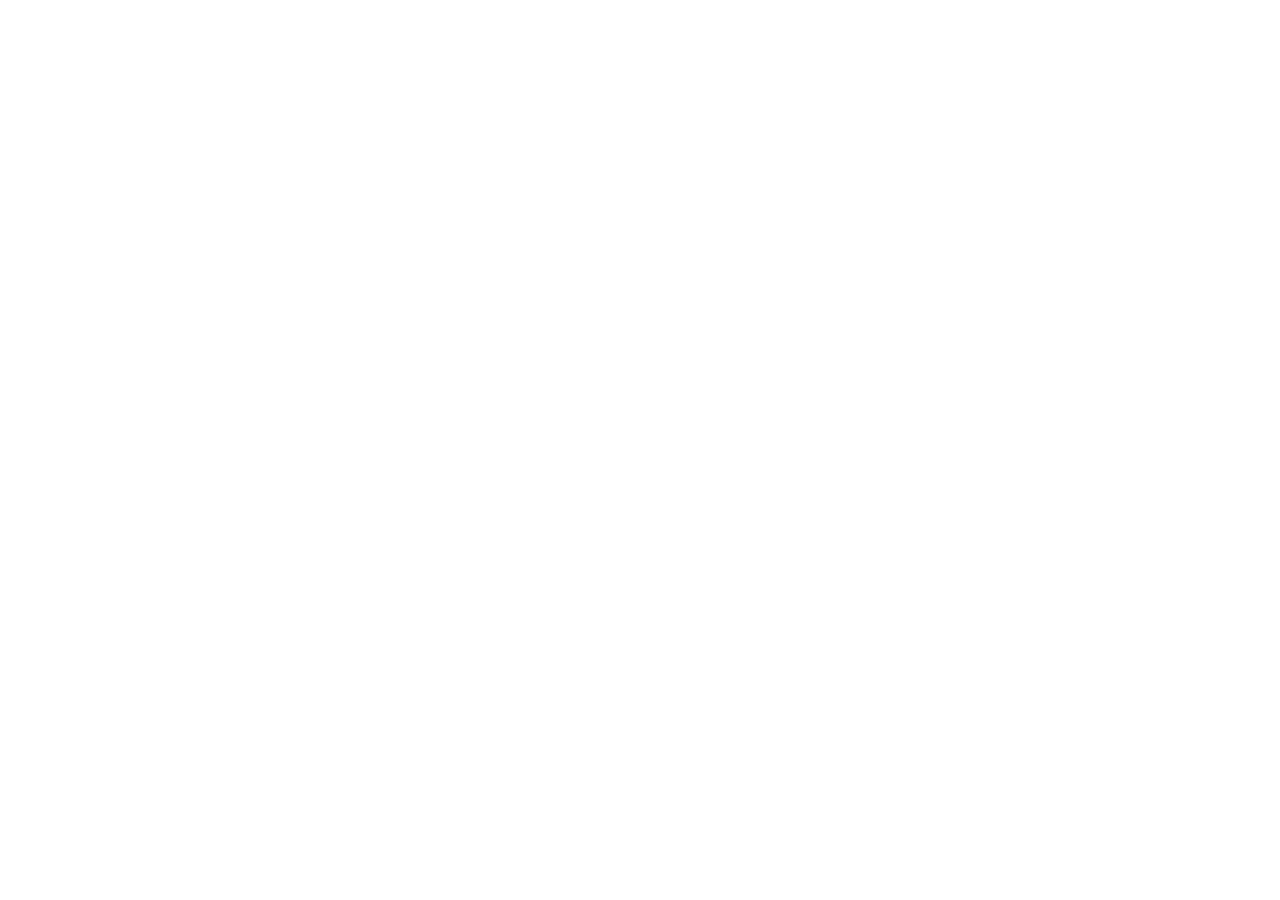
==== index.html @ bd76bbb8 "ading files" ====
<!DOCTYPE html>
<html lang="en">
<head>
    <meta charset="UTF-8">
    <meta name="viewport" content="width=device-width, initial-scale=1.0">
    <title>test</title>
    <link rel="stylesheet" href="style.css">
</head>
<body>
    <script src="src/game.js"></script>
    <script src="src/script.js"></script>
</body>
</html>
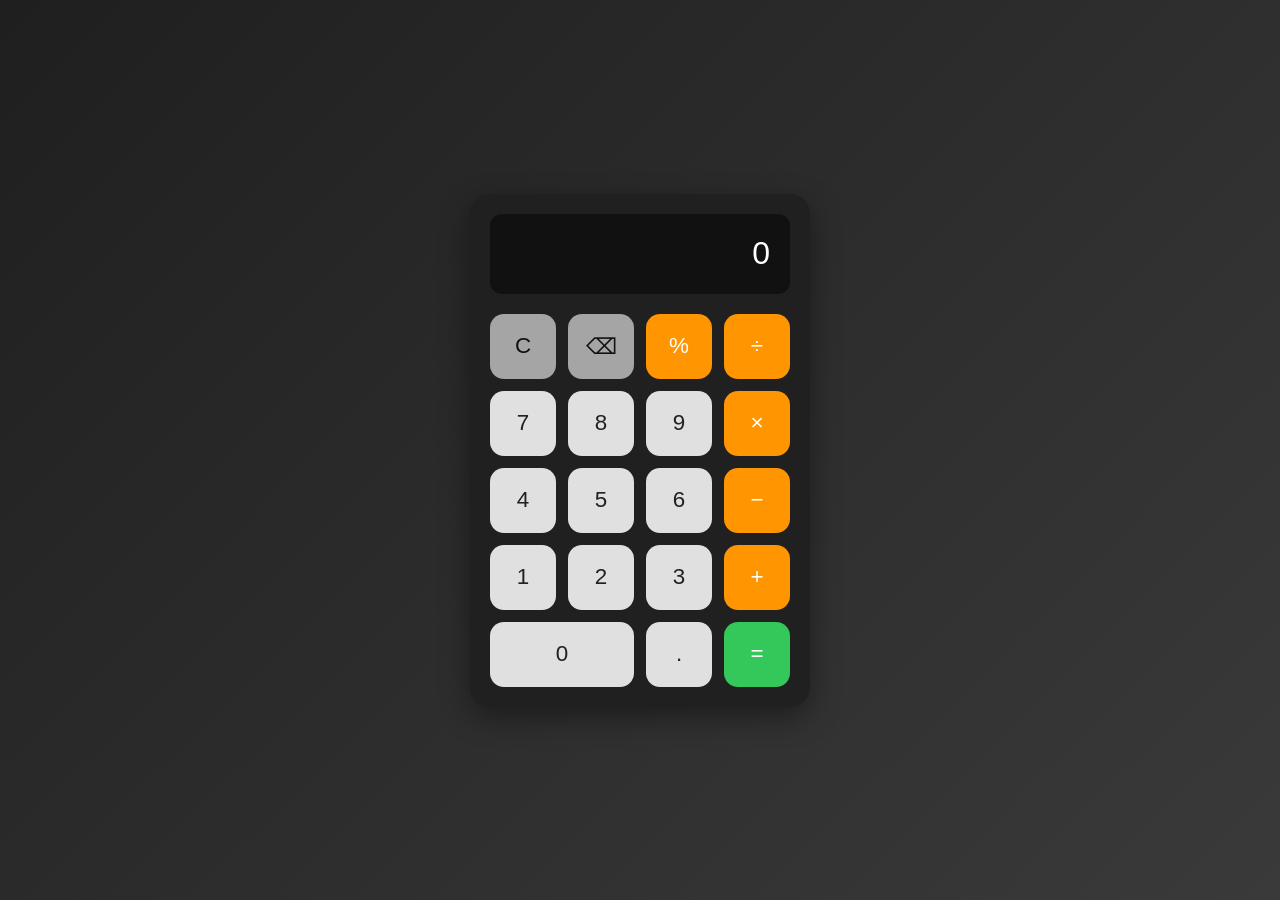
==== commit ac119adc: "setting up files" ====
--- a/index.html
+++ b/index.html
@@ -1,13 +1,42 @@
 <!DOCTYPE html>
-<html lang="en">
+<html lang="pt-BR">
 <head>
-    <meta charset="UTF-8">
-    <meta name="viewport" content="width=device-width, initial-scale=1.0">
-    <title>test</title>
-    <link rel="stylesheet" href="style.css">
+  <meta charset="UTF-8" />
+  <meta name="viewport" content="width=device-width, initial-scale=1.0" />
+  <title>Calculadora 2D</title>
+  <link rel="stylesheet" href="style.css" />
 </head>
 <body>
-    <script src="src/game.js"></script>
-    <script src="src/script.js"></script>
+  <div class="calculator">
+    <div class="display" id="display">0</div>
+
+    <div class="buttons">
+      <button class="btn function" data-action="clear">C</button>
+      <button class="btn function" data-action="delete">⌫</button>
+      <button class="btn operator" data-value="%">%</button>
+      <button class="btn operator" data-value="/">÷</button>
+
+      <button class="btn number" data-value="7">7</button>
+      <button class="btn number" data-value="8">8</button>
+      <button class="btn number" data-value="9">9</button>
+      <button class="btn operator" data-value="*">×</button>
+
+      <button class="btn number" data-value="4">4</button>
+      <button class="btn number" data-value="5">5</button>
+      <button class="btn number" data-value="6">6</button>
+      <button class="btn operator" data-value="-">−</button>
+
+      <button class="btn number" data-value="1">1</button>
+      <button class="btn number" data-value="2">2</button>
+      <button class="btn number" data-value="3">3</button>
+      <button class="btn operator" data-value="+">+</button>
+
+      <button class="btn number zero" data-value="0">0</button>
+      <button class="btn number" data-value=".">.</button>
+      <button class="btn equal" data-action="calculate">=</button>
+    </div>
+  </div>
+
+  <script src="script.js"></script>
 </body>
-</html>+</html>
--- a/style.css
+++ b/style.css
@@ -0,0 +1,82 @@
+* {
+  box-sizing: border-box;
+  margin: 0;
+  padding: 0;
+  font-family: Arial, Helvetica, sans-serif;
+}
+
+body {
+  background: linear-gradient(135deg, #1f1f1f, #3a3a3a);
+  min-height: 100vh;
+  display: flex;
+  justify-content: center;
+  align-items: center;
+}
+
+.calculator {
+  width: 340px;
+  background: #202020;
+  border-radius: 20px;
+  padding: 20px;
+  box-shadow: 0 10px 30px rgba(0, 0, 0, 0.4);
+}
+
+.display {
+  width: 100%;
+  height: 80px;
+  background: #111;
+  color: #fff;
+  border-radius: 12px;
+  margin-bottom: 20px;
+  padding: 20px;
+  font-size: 2rem;
+  text-align: right;
+  overflow: hidden;
+  display: flex;
+  align-items: center;
+  justify-content: flex-end;
+  word-break: break-all;
+}
+
+.buttons {
+  display: grid;
+  grid-template-columns: repeat(4, 1fr);
+  gap: 12px;
+}
+
+.btn {
+  height: 65px;
+  border: none;
+  border-radius: 14px;
+  font-size: 1.4rem;
+  cursor: pointer;
+  transition: transform 0.1s ease, opacity 0.2s ease;
+}
+
+.btn:active {
+  transform: scale(0.96);
+}
+
+.number {
+  background: #e0e0e0;
+  color: #222;
+}
+
+.operator {
+  background: #ff9500;
+  color: white;
+}
+
+.function {
+  background: #a5a5a5;
+  color: #111;
+}
+
+.equal {
+  background: #34c759;
+  color: white;
+}
+
+.zero {
+  grid-column: span 2;
+}
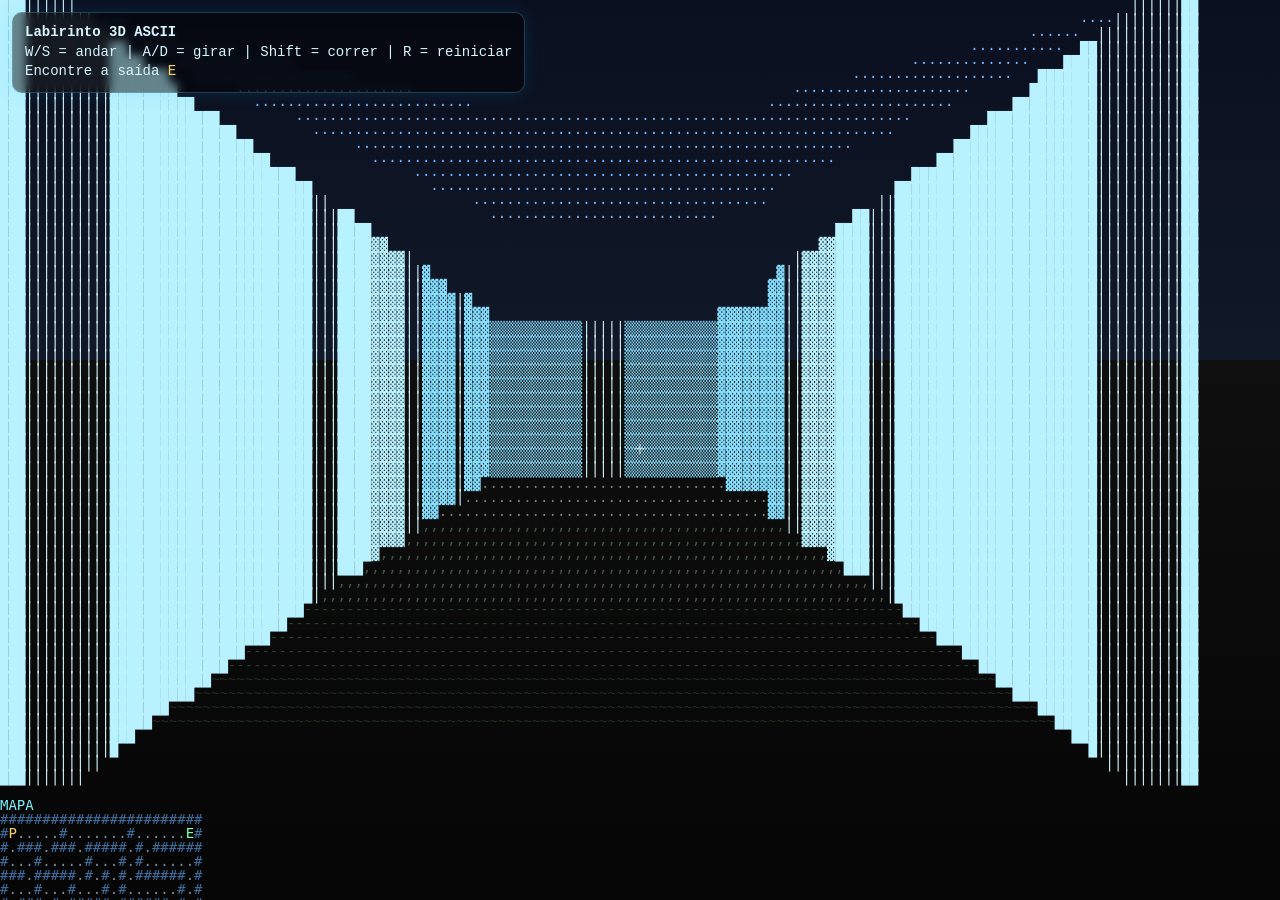
==== commit 4b607634: "3d game" ====
--- a/index.html
+++ b/index.html
@@ -3,40 +3,430 @@
 <head>
   <meta charset="UTF-8" />
   <meta name="viewport" content="width=device-width, initial-scale=1.0" />
-  <title>Calculadora 2D</title>
-  <link rel="stylesheet" href="style.css" />
+  <title>Labirinto 3D ASCII</title>
+  <style>
+    * {
+      box-sizing: border-box;
+    }
+
+    html, body {
+      margin: 0;
+      width: 100%;
+      height: 100%;
+      overflow: hidden;
+      background: #000;
+      font-family: Consolas, "Courier New", monospace;
+    }
+
+    #game {
+      position: fixed;
+      inset: 0;
+      display: flex;
+      align-items: stretch;
+      justify-content: stretch;
+      background:
+        radial-gradient(circle at center, rgba(0, 30, 60, 0.25), rgba(0, 0, 0, 0.95));
+    }
+
+    #screen {
+      width: 100%;
+      height: 100%;
+      margin: 0;
+      white-space: pre;
+      line-height: 1;
+      letter-spacing: 0;
+      user-select: none;
+      overflow: hidden;
+      padding: 0;
+      font-size: 14px;
+      background:
+        linear-gradient(to bottom, #0a1020 0%, #111827 40%, #0f0f0f 40%, #050505 100%);
+    }
+
+    #hud {
+      position: fixed;
+      top: 12px;
+      left: 12px;
+      z-index: 10;
+      color: #d8f6ff;
+      background: rgba(0, 0, 0, 0.45);
+      border: 1px solid rgba(120, 220, 255, 0.25);
+      padding: 10px 12px;
+      border-radius: 10px;
+      font-size: 14px;
+      line-height: 1.4;
+      backdrop-filter: blur(4px);
+      box-shadow: 0 0 18px rgba(0, 200, 255, 0.12);
+    }
+
+    #message {
+      position: fixed;
+      inset: 0;
+      display: none;
+      align-items: center;
+      justify-content: center;
+      z-index: 20;
+      background: rgba(0, 0, 0, 0.72);
+      color: #fff;
+      text-align: center;
+      padding: 24px;
+    }
+
+    #message .box {
+      background: rgba(10, 15, 30, 0.88);
+      border: 1px solid rgba(120, 220, 255, 0.25);
+      border-radius: 16px;
+      padding: 28px;
+      max-width: 680px;
+      box-shadow: 0 0 30px rgba(0, 200, 255, 0.15);
+    }
+
+    #message h1 {
+      margin-top: 0;
+      color: #7cf2ff;
+      font-size: 2rem;
+    }
+
+    #message p {
+      color: #d8f6ff;
+      font-size: 1rem;
+    }
+
+    #crosshair {
+      position: fixed;
+      left: 50%;
+      top: 50%;
+      transform: translate(-50%, -50%);
+      z-index: 9;
+      color: rgba(255,255,255,0.55);
+      font-size: 20px;
+      pointer-events: none;
+      text-shadow: 0 0 8px rgba(255,255,255,0.2);
+    }
+
+    .hint {
+      color: #82ffaa;
+    }
+
+    .accent {
+      color: #ffd166;
+    }
+  </style>
 </head>
 <body>
-  <div class="calculator">
-    <div class="display" id="display">0</div>
-
-    <div class="buttons">
-      <button class="btn function" data-action="clear">C</button>
-      <button class="btn function" data-action="delete">⌫</button>
-      <button class="btn operator" data-value="%">%</button>
-      <button class="btn operator" data-value="/">÷</button>
-
-      <button class="btn number" data-value="7">7</button>
-      <button class="btn number" data-value="8">8</button>
-      <button class="btn number" data-value="9">9</button>
-      <button class="btn operator" data-value="*">×</button>
-
-      <button class="btn number" data-value="4">4</button>
-      <button class="btn number" data-value="5">5</button>
-      <button class="btn number" data-value="6">6</button>
-      <button class="btn operator" data-value="-">−</button>
-
-      <button class="btn number" data-value="1">1</button>
-      <button class="btn number" data-value="2">2</button>
-      <button class="btn number" data-value="3">3</button>
-      <button class="btn operator" data-value="+">+</button>
-
-      <button class="btn number zero" data-value="0">0</button>
-      <button class="btn number" data-value=".">.</button>
-      <button class="btn equal" data-action="calculate">=</button>
+  <div id="game">
+    <pre id="screen"></pre>
+  </div>
+
+  <div id="crosshair">+</div>
+
+  <div id="hud">
+    <div><strong>Labirinto 3D ASCII</strong></div>
+    <div>W/S = andar | A/D = girar | Shift = correr | R = reiniciar</div>
+    <div id="status">Encontre a saída <span class="accent">E</span></div>
+  </div>
+
+  <div id="message">
+    <div class="box">
+      <h1>Você escapou do labirinto!</h1>
+      <p>Pressione <span class="hint">R</span> para jogar novamente.</p>
     </div>
   </div>
 
-  <script src="script.js"></script>
+  <script>
+    const screen = document.getElementById("screen");
+    const statusText = document.getElementById("status");
+    const message = document.getElementById("message");
+
+    const map = [
+      "########################",
+      "#S     #       #      E#",
+      "# ### ### ##### # ######",
+      "#   #     #   # #      #",
+      "### ##### # # # ###### #",
+      "#   #   #   # #      # #",
+      "# ### # ##### ###### # #",
+      "# #   #     #      # # #",
+      "# # ####### ###### # # #",
+      "# #       #      # #   #",
+      "# ####### ###### # ### #",
+      "#       #      # #     #",
+      "####### ######## #######",
+      "#                    ###",
+      "########################"
+    ];
+
+    const MAP_W = map[0].length;
+    const MAP_H = map.length;
+
+    let player = {
+      x: 1.5,
+      y: 1.5,
+      angle: 0
+    };
+
+    // Encontrar spawn S
+    for (let y = 0; y < MAP_H; y++) {
+      for (let x = 0; x < MAP_W; x++) {
+        if (map[y][x] === "S") {
+          player.x = x + 0.5;
+          player.y = y + 0.5;
+        }
+      }
+    }
+
+    const keys = {};
+    let gameWon = false;
+    let lastTime = performance.now();
+
+    const FOV = Math.PI / 3;      // 60 graus
+    const MAX_DEPTH = 20;
+    const MOVE_SPEED = 2.8;
+    const RUN_MULT = 1.85;
+    const TURN_SPEED = 2.4;
+
+    const wallChars = ["█", "▓", "▒", "░", "#", "x", ".", "."];
+    const floorChars = [".", ",", "-", "~"];
+    const skyChars = [" ", "·", " "];
+
+    function isWall(x, y) {
+      if (x < 0 || y < 0 || x >= MAP_W || y >= MAP_H) return true;
+      return map[Math.floor(y)][Math.floor(x)] === "#";
+    }
+
+    function getCell(x, y) {
+      if (x < 0 || y < 0 || x >= MAP_W || y >= MAP_H) return "#";
+      return map[Math.floor(y)][Math.floor(x)];
+    }
+
+    function resetGame() {
+      for (let y = 0; y < MAP_H; y++) {
+        for (let x = 0; x < MAP_W; x++) {
+          if (map[y][x] === "S") {
+            player.x = x + 0.5;
+            player.y = y + 0.5;
+            player.angle = 0;
+          }
+        }
+      }
+      gameWon = false;
+      message.style.display = "none";
+      statusText.innerHTML = 'Encontre a saída <span class="accent">E</span>';
+    }
+
+    function castRay(rayAngle) {
+      const stepSize = 0.02;
+      let distance = 0;
+      let hit = false;
+      let hitType = "#";
+      let edgeShade = 1;
+
+      const eyeX = Math.cos(rayAngle);
+      const eyeY = Math.sin(rayAngle);
+
+      while (!hit && distance < MAX_DEPTH) {
+        distance += stepSize;
+        const testX = player.x + eyeX * distance;
+        const testY = player.y + eyeY * distance;
+
+        const cell = getCell(testX, testY);
+        if (cell === "#" || cell === "E") {
+          hit = true;
+          hitType = cell;
+
+          // Detecção simples de “borda”
+          const blockMidX = Math.floor(testX) + 0.5;
+          const blockMidY = Math.floor(testY) + 0.5;
+          const angleToBlock = Math.atan2(testY - blockMidY, testX - blockMidX);
+          const cornerFactor = Math.min(
+            Math.abs(Math.cos(angleToBlock)),
+            Math.abs(Math.sin(angleToBlock))
+          );
+          edgeShade = cornerFactor < 0.18 ? 0.7 : 1;
+        }
+      }
+
+      return { distance, hitType, edgeShade };
+    }
+
+    function colorize(text, color) {
+      return `<span style="color:${color}">${text}</span>`;
+    }
+
+    function render() {
+      const width = Math.max(80, Math.floor(window.innerWidth / 9));
+      const height = Math.max(32, Math.floor(window.innerHeight / 16));
+
+      let output = "";
+
+      for (let y = 0; y < height; y++) {
+        let row = "";
+
+        for (let x = 0; x < width; x++) {
+          const rayAngle = (player.angle - FOV / 2) + (x / width) * FOV;
+          const ray = castRay(rayAngle);
+
+          let dist = ray.distance * Math.cos(rayAngle - player.angle);
+          if (dist < 0.0001) dist = 0.0001;
+
+          const wallHeight = Math.floor(height / dist);
+          const ceiling = Math.floor((height / 2) - wallHeight / 2);
+          const floor = Math.floor((height / 2) + wallHeight / 2);
+
+          if (y < ceiling) {
+            const skyDepth = y / Math.max(1, ceiling);
+            const char = skyChars[Math.min(skyChars.length - 1, Math.floor(skyDepth * skyChars.length))];
+            row += colorize(char, "#6fb7ff");
+          } else if (y > floor) {
+            const b = 1 - ((y - height / 2) / (height / 2));
+            let floorChar = " ";
+            let floorColor = "#111";
+
+            if (b < 0.15) {
+              floorChar = " ";
+              floorColor = "#050505";
+            } else if (b < 0.3) {
+              floorChar = floorChars[3];
+              floorColor = "#1f2b1f";
+            } else if (b < 0.5) {
+              floorChar = floorChars[2];
+              floorColor = "#2f3d2f";
+            } else if (b < 0.7) {
+              floorChar = floorChars[1];
+              floorColor = "#455545";
+            } else {
+              floorChar = floorChars[0];
+              floorColor = "#708070";
+            }
+
+            row += colorize(floorChar, floorColor);
+          } else {
+            const depthRatio = ray.distance / MAX_DEPTH;
+            let idx = Math.min(wallChars.length - 1, Math.floor(depthRatio * wallChars.length));
+            let char = wallChars[idx];
+
+            let color;
+            if (ray.hitType === "E") {
+              color = depthRatio < 0.4 ? "#7CFFB2" : depthRatio < 0.7 ? "#52d98c" : "#2f8f5a";
+              char = depthRatio < 0.45 ? "@" : char;
+            } else {
+              if (depthRatio < 0.15) color = "#b8f1ff";
+              else if (depthRatio < 0.3) color = "#86dfff";
+              else if (depthRatio < 0.45) color = "#57b8ff";
+              else if (depthRatio < 0.65) color = "#347ed1";
+              else if (depthRatio < 0.85) color = "#24508c";
+              else color = "#172a45";
+            }
+
+            if (ray.edgeShade < 1) {
+              color = ray.hitType === "E" ? "#b8ffd2" : "#d9f7ff";
+              char = "│";
+            }
+
+            row += colorize(char, color);
+          }
+        }
+
+        output += row + "\n";
+      }
+
+      // Mini mapa
+      output += "\n";
+      output += `<span style="color:#7cf2ff">MAPA</span>\n`;
+      for (let y = 0; y < MAP_H; y++) {
+        let line = "";
+        for (let x = 0; x < MAP_W; x++) {
+          const px = Math.floor(player.x);
+          const py = Math.floor(player.y);
+
+          if (x === px && y === py) {
+            line += `<span style="color:#ffd166">P</span>`;
+          } else {
+            const cell = map[y][x];
+            if (cell === "#") line += `<span style="color:#3f6fa0">#</span>`;
+            else if (cell === "E") line += `<span style="color:#7cffb0">E</span>`;
+            else if (cell === "S") line += `<span style="color:#cda6ff">S</span>`;
+            else line += `<span style="color:#7a8a9a">.</span>`;
+          }
+        }
+        output += line + "\n";
+      }
+
+      screen.innerHTML = output;
+    }
+
+    function tryMove(nx, ny) {
+      const radius = 0.18;
+      if (
+        !isWall(nx - radius, ny - radius) &&
+        !isWall(nx + radius, ny - radius) &&
+        !isWall(nx - radius, ny + radius) &&
+        !isWall(nx + radius, ny + radius)
+      ) {
+        player.x = nx;
+        player.y = ny;
+      }
+    }
+
+    function update(dt) {
+      if (gameWon) return;
+
+      const moveSpeed = (keys["Shift"] ? MOVE_SPEED * RUN_MULT : MOVE_SPEED) * dt;
+      const turnSpeed = TURN_SPEED * dt;
+
+      if (keys["a"]) player.angle -= turnSpeed;
+      if (keys["d"]) player.angle += turnSpeed;
+
+      const dirX = Math.cos(player.angle);
+      const dirY = Math.sin(player.angle);
+
+      if (keys["w"]) {
+        tryMove(player.x + dirX * moveSpeed, player.y + dirY * moveSpeed);
+      }
+
+      if (keys["s"]) {
+        tryMove(player.x - dirX * moveSpeed, player.y - dirY * moveSpeed);
+      }
+
+      if (getCell(player.x, player.y) === "E") {
+        gameWon = true;
+        message.style.display = "flex";
+        statusText.innerHTML = '<span class="hint">Saída encontrada!</span>';
+      }
+    }
+
+    function loop(now) {
+      const dt = Math.min(0.05, (now - lastTime) / 1000);
+      lastTime = now;
+
+      update(dt);
+      render();
+      requestAnimationFrame(loop);
+    }
+
+    window.addEventListener("keydown", (e) => {
+      const key = e.key.length === 1 ? e.key.toLowerCase() : e.key;
+      keys[key] = true;
+
+      if (key === "r") {
+        resetGame();
+      }
+
+      if (["w", "a", "s", "d", "Shift", "r"].includes(key)) {
+        e.preventDefault();
+      }
+    });
+
+    window.addEventListener("keyup", (e) => {
+      const key = e.key.length === 1 ? e.key.toLowerCase() : e.key;
+      keys[key] = false;
+    });
+
+    window.addEventListener("resize", render);
+
+    resetGame();
+    render();
+    requestAnimationFrame(loop);
+  </script>
 </body>
 </html>
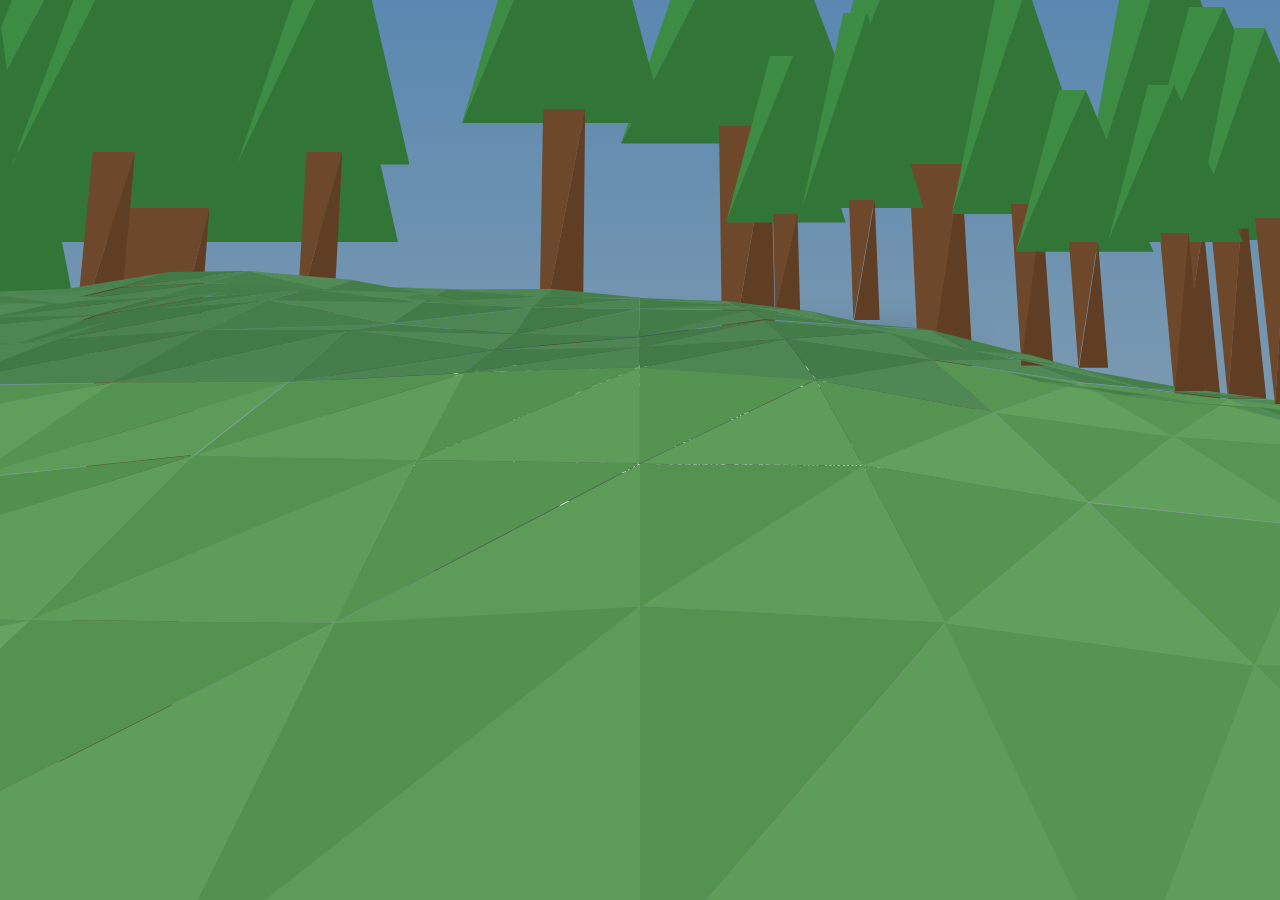
==== commit 57948803: "open world" ====
--- a/index.html
+++ b/index.html
@@ -3,430 +3,577 @@
 <head>
   <meta charset="UTF-8" />
   <meta name="viewport" content="width=device-width, initial-scale=1.0" />
-  <title>Labirinto 3D ASCII</title>
+  <title>Mundo 3D Procedural com DIVs</title>
   <style>
     * {
       box-sizing: border-box;
+      margin: 0;
+      padding: 0;
     }
 
     html, body {
-      margin: 0;
       width: 100%;
       height: 100%;
       overflow: hidden;
-      background: #000;
-      font-family: Consolas, "Courier New", monospace;
+      background: #87c9ff;
+      font-family: Arial, sans-serif;
+      user-select: none;
     }
 
     #game {
       position: fixed;
       inset: 0;
-      display: flex;
-      align-items: stretch;
-      justify-content: stretch;
+      overflow: hidden;
       background:
-        radial-gradient(circle at center, rgba(0, 30, 60, 0.25), rgba(0, 0, 0, 0.95));
-    }
-
-    #screen {
-      width: 100%;
-      height: 100%;
-      margin: 0;
-      white-space: pre;
-      line-height: 1;
-      letter-spacing: 0;
-      user-select: none;
+        linear-gradient(to bottom, #87c9ff 0%, #b9e3ff 45%, #d6f0ff 46%, #b5d48c 100%);
+      cursor: crosshair;
+    }
+
+    #world {
+      position: absolute;
+      inset: 0;
       overflow: hidden;
-      padding: 0;
-      font-size: 14px;
-      background:
-        linear-gradient(to bottom, #0a1020 0%, #111827 40%, #0f0f0f 40%, #050505 100%);
+      pointer-events: none;
+    }
+
+    .poly {
+      position: absolute;
+      left: 0;
+      top: 0;
+      transform-origin: 0 0;
+      pointer-events: none;
+      will-change: transform, clip-path, opacity;
     }
 
     #hud {
       position: fixed;
-      top: 12px;
-      left: 12px;
-      z-index: 10;
-      color: #d8f6ff;
-      background: rgba(0, 0, 0, 0.45);
-      border: 1px solid rgba(120, 220, 255, 0.25);
-      padding: 10px 12px;
-      border-radius: 10px;
+      left: 16px;
+      top: 16px;
+      z-index: 50;
+      color: white;
+      background: rgba(0, 0, 0, 0.35);
+      border: 1px solid rgba(255, 255, 255, 0.15);
+      padding: 12px 14px;
+      border-radius: 12px;
+      backdrop-filter: blur(6px);
+      line-height: 1.5;
       font-size: 14px;
-      line-height: 1.4;
-      backdrop-filter: blur(4px);
-      box-shadow: 0 0 18px rgba(0, 200, 255, 0.12);
-    }
-
-    #message {
-      position: fixed;
-      inset: 0;
-      display: none;
-      align-items: center;
-      justify-content: center;
-      z-index: 20;
-      background: rgba(0, 0, 0, 0.72);
-      color: #fff;
-      text-align: center;
-      padding: 24px;
-    }
-
-    #message .box {
-      background: rgba(10, 15, 30, 0.88);
-      border: 1px solid rgba(120, 220, 255, 0.25);
-      border-radius: 16px;
-      padding: 28px;
-      max-width: 680px;
-      box-shadow: 0 0 30px rgba(0, 200, 255, 0.15);
-    }
-
-    #message h1 {
-      margin-top: 0;
-      color: #7cf2ff;
-      font-size: 2rem;
-    }
-
-    #message p {
-      color: #d8f6ff;
-      font-size: 1rem;
-    }
-
-    #crosshair {
+    }
+
+    #centerDot {
       position: fixed;
       left: 50%;
       top: 50%;
-      transform: translate(-50%, -50%);
-      z-index: 9;
-      color: rgba(255,255,255,0.55);
-      font-size: 20px;
+      width: 8px;
+      height: 8px;
+      margin-left: -4px;
+      margin-top: -4px;
+      border-radius: 50%;
+      background: rgba(255,255,255,0.95);
+      box-shadow: 0 0 10px rgba(255,255,255,0.7);
+      z-index: 40;
       pointer-events: none;
-      text-shadow: 0 0 8px rgba(255,255,255,0.2);
-    }
-
-    .hint {
-      color: #82ffaa;
-    }
-
-    .accent {
-      color: #ffd166;
+    }
+
+    #overlay {
+      position: fixed;
+      inset: 0;
+      z-index: 60;
+      display: flex;
+      align-items: center;
+      justify-content: center;
+      background: rgba(8, 15, 30, 0.35);
+      color: white;
+      text-align: center;
+      padding: 24px;
+    }
+
+    #overlay .box {
+      max-width: 720px;
+      padding: 28px;
+      border-radius: 18px;
+      background: rgba(0, 0, 0, 0.45);
+      border: 1px solid rgba(255,255,255,0.15);
+      backdrop-filter: blur(10px);
+      box-shadow: 0 18px 50px rgba(0,0,0,0.35);
+    }
+
+    #overlay h1 {
+      margin-bottom: 12px;
+      font-size: 2rem;
+    }
+
+    #overlay p {
+      margin: 8px 0;
+      color: #eaf6ff;
+    }
+
+    #overlay button {
+      margin-top: 16px;
+      border: none;
+      background: #ffffff;
+      color: #111;
+      padding: 12px 18px;
+      border-radius: 10px;
+      font-weight: bold;
+      cursor: pointer;
+      font-size: 1rem;
+    }
+
+    #overlay button:hover {
+      background: #e8f3ff;
     }
   </style>
 </head>
 <body>
   <div id="game">
-    <pre id="screen"></pre>
-  </div>
-
-  <div id="crosshair">+</div>
-
-  <div id="hud">
-    <div><strong>Labirinto 3D ASCII</strong></div>
-    <div>W/S = andar | A/D = girar | Shift = correr | R = reiniciar</div>
-    <div id="status">Encontre a saída <span class="accent">E</span></div>
-  </div>
-
-  <div id="message">
-    <div class="box">
-      <h1>Você escapou do labirinto!</h1>
-      <p>Pressione <span class="hint">R</span> para jogar novamente.</p>
+    <div id="world"></div>
+    <div id="centerDot"></div>
+
+    <div id="hud">
+      <div><strong>Mundo 3D Procedural</strong></div>
+      <div>WASD = mover</div>
+      <div>Space = pular</div>
+      <div>Mouse = olhar</div>
+      <div id="coords">Pos: 0, 0, 0</div>
+      <div id="stats">Polígonos: 0</div>
+    </div>
+
+    <div id="overlay">
+      <div class="box">
+        <h1>Exploração 3D com DIVs</h1>
+        <p>Clique para capturar o mouse e começar.</p>
+        <p>Use <strong>W, A, S, D</strong> para andar, <strong>Space</strong> para pular e o <strong>mouse</strong> para mover a câmera.</p>
+        <p>O mundo é gerado proceduralmente e continua em todas as direções.</p>
+        <button id="startBtn">Entrar no Mundo</button>
+      </div>
     </div>
   </div>
 
   <script>
-    const screen = document.getElementById("screen");
-    const statusText = document.getElementById("status");
-    const message = document.getElementById("message");
-
-    const map = [
-      "########################",
-      "#S     #       #      E#",
-      "# ### ### ##### # ######",
-      "#   #     #   # #      #",
-      "### ##### # # # ###### #",
-      "#   #   #   # #      # #",
-      "# ### # ##### ###### # #",
-      "# #   #     #      # # #",
-      "# # ####### ###### # # #",
-      "# #       #      # #   #",
-      "# ####### ###### # ### #",
-      "#       #      # #     #",
-      "####### ######## #######",
-      "#                    ###",
-      "########################"
-    ];
-
-    const MAP_W = map[0].length;
-    const MAP_H = map.length;
-
-    let player = {
-      x: 1.5,
-      y: 1.5,
-      angle: 0
+    const game = document.getElementById("game");
+    const world = document.getElementById("world");
+    const overlay = document.getElementById("overlay");
+    const startBtn = document.getElementById("startBtn");
+    const coordsEl = document.getElementById("coords");
+    const statsEl = document.getElementById("stats");
+
+    const W = () => window.innerWidth;
+    const H = () => window.innerHeight;
+    const CX = () => W() / 2;
+    const CY = () => H() / 2;
+
+    const keys = {};
+    const polygons = [];
+
+    const player = {
+      x: 0,
+      y: 5,
+      z: 0,
+      vy: 0,
+      yaw: 0,
+      pitch: -0.15,
+      onGround: false
     };
 
-    // Encontrar spawn S
-    for (let y = 0; y < MAP_H; y++) {
-      for (let x = 0; x < MAP_W; x++) {
-        if (map[y][x] === "S") {
-          player.x = x + 0.5;
-          player.y = y + 0.5;
-        }
-      }
-    }
-
-    const keys = {};
-    let gameWon = false;
-    let lastTime = performance.now();
-
-    const FOV = Math.PI / 3;      // 60 graus
-    const MAX_DEPTH = 20;
-    const MOVE_SPEED = 2.8;
-    const RUN_MULT = 1.85;
-    const TURN_SPEED = 2.4;
-
-    const wallChars = ["█", "▓", "▒", "░", "#", "x", ".", "."];
-    const floorChars = [".", ",", "-", "~"];
-    const skyChars = [" ", "·", " "];
-
-    function isWall(x, y) {
-      if (x < 0 || y < 0 || x >= MAP_W || y >= MAP_H) return true;
-      return map[Math.floor(y)][Math.floor(x)] === "#";
-    }
-
-    function getCell(x, y) {
-      if (x < 0 || y < 0 || x >= MAP_W || y >= MAP_H) return "#";
-      return map[Math.floor(y)][Math.floor(x)];
-    }
-
-    function resetGame() {
-      for (let y = 0; y < MAP_H; y++) {
-        for (let x = 0; x < MAP_W; x++) {
-          if (map[y][x] === "S") {
-            player.x = x + 0.5;
-            player.y = y + 0.5;
-            player.angle = 0;
+    const settings = {
+      gravity: 24,
+      jumpForce: 9,
+      moveSpeed: 10,
+      mouseSensitivity: 0.0022,
+      fov: 900,
+      renderRadius: 12,
+      tileSize: 2,
+      maxPitch: 1.25
+    };
+
+    function clamp(v, min, max) {
+      return Math.max(min, Math.min(max, v));
+    }
+
+    function lerp(a, b, t) {
+      return a + (b - a) * t;
+    }
+
+    function fract(x) {
+      return x - Math.floor(x);
+    }
+
+    function hash2(x, z) {
+      const s = Math.sin(x * 127.1 + z * 311.7) * 43758.5453123;
+      return fract(s);
+    }
+
+    function smoothNoise(x, z) {
+      const ix = Math.floor(x);
+      const iz = Math.floor(z);
+      const fx = x - ix;
+      const fz = z - iz;
+
+      const a = hash2(ix, iz);
+      const b = hash2(ix + 1, iz);
+      const c = hash2(ix, iz + 1);
+      const d = hash2(ix + 1, iz + 1);
+
+      const ux = fx * fx * (3 - 2 * fx);
+      const uz = fz * fz * (3 - 2 * fz);
+
+      return lerp(
+        lerp(a, b, ux),
+        lerp(c, d, ux),
+        uz
+      );
+    }
+
+    function fbm(x, z) {
+      let value = 0;
+      let amp = 1;
+      let freq = 1;
+      let norm = 0;
+
+      for (let i = 0; i < 5; i++) {
+        value += smoothNoise(x * freq, z * freq) * amp;
+        norm += amp;
+        amp *= 0.5;
+        freq *= 2;
+      }
+
+      return value / norm;
+    }
+
+    function getHeight(x, z) {
+      const n1 = fbm(x * 0.035, z * 0.035);
+      const n2 = fbm(x * 0.012, z * 0.012);
+      const hills = n1 * 10;
+      const continents = n2 * 18;
+      const ripple = Math.sin(x * 0.08) * Math.cos(z * 0.08) * 1.2;
+      return continents + hills + ripple;
+    }
+
+    function getGroundColor(h) {
+      if (h < 2) return "rgb(194, 182, 128)";
+      if (h < 7) return "rgb(82, 145, 78)";
+      if (h < 13) return "rgb(63, 120, 68)";
+      if (h < 19) return "rgb(101, 106, 89)";
+      return "rgb(220, 225, 230)";
+    }
+
+    function shadeColor(rgb, amount) {
+      const match = rgb.match(/\d+/g).map(Number);
+      const r = clamp(Math.floor(match[0] + amount), 0, 255);
+      const g = clamp(Math.floor(match[1] + amount), 0, 255);
+      const b = clamp(Math.floor(match[2] + amount), 0, 255);
+      return `rgb(${r}, ${g}, ${b})`;
+    }
+
+    function ensurePolygonPool(count) {
+      while (polygons.length < count) {
+        const div = document.createElement("div");
+        div.className = "poly";
+        world.appendChild(div);
+        polygons.push(div);
+      }
+    }
+
+    function projectPoint(wx, wy, wz) {
+      let x = wx - player.x;
+      let y = wy - player.y;
+      let z = wz - player.z;
+
+      const cosYaw = Math.cos(-player.yaw);
+      const sinYaw = Math.sin(-player.yaw);
+      const x1 = x * cosYaw - z * sinYaw;
+      const z1 = x * sinYaw + z * cosYaw;
+
+      const cosPitch = Math.cos(-player.pitch);
+      const sinPitch = Math.sin(-player.pitch);
+      const y2 = y * cosPitch - z1 * sinPitch;
+      const z2 = y * sinPitch + z1 * cosPitch;
+
+      if (z2 <= 0.1) return null;
+
+      const scale = settings.fov / z2;
+      const sx = CX() + x1 * scale;
+      const sy = CY() - y2 * scale;
+
+      return { x: sx, y: sy, z: z2, scale };
+    }
+
+    function drawTriangle(el, p1, p2, p3, color, zIndex, opacity = 1) {
+      const minX = Math.min(p1.x, p2.x, p3.x);
+      const minY = Math.min(p1.y, p2.y, p3.y);
+      const maxX = Math.max(p1.x, p2.x, p3.x);
+      const maxY = Math.max(p1.y, p2.y, p3.y);
+
+      const width = maxX - minX;
+      const height = maxY - minY;
+
+      if (width < 1 || height < 1) {
+        el.style.display = "none";
+        return;
+      }
+
+      const ax = ((p1.x - minX) / width) * 100;
+      const ay = ((p1.y - minY) / height) * 100;
+      const bx = ((p2.x - minX) / width) * 100;
+      const by = ((p2.y - minY) / height) * 100;
+      const cx = ((p3.x - minX) / width) * 100;
+      const cy = ((p3.y - minY) / height) * 100;
+
+      el.style.display = "block";
+      el.style.left = `${minX}px`;
+      el.style.top = `${minY}px`;
+      el.style.width = `${width}px`;
+      el.style.height = `${height}px`;
+      el.style.background = color;
+      el.style.opacity = opacity;
+      el.style.zIndex = zIndex;
+      el.style.clipPath = `polygon(${ax}% ${ay}%, ${bx}% ${by}%, ${cx}% ${cy}%)`;
+    }
+
+    function triangleArea2(a, b, c) {
+      return (b.x - a.x) * (c.y - a.y) - (b.y - a.y) * (c.x - a.x);
+    }
+
+    function render() {
+      const tile = settings.tileSize;
+      const radius = settings.renderRadius;
+
+      const baseX = Math.floor(player.x / tile);
+      const baseZ = Math.floor(player.z / tile);
+
+      const tris = [];
+
+      for (let gz = baseZ - radius; gz <= baseZ + radius; gz++) {
+        for (let gx = baseX - radius; gx <= baseX + radius; gx++) {
+          const x0 = gx * tile;
+          const z0 = gz * tile;
+          const x1 = x0 + tile;
+          const z1 = z0 + tile;
+
+          const y00 = getHeight(x0, z0);
+          const y10 = getHeight(x1, z0);
+          const y11 = getHeight(x1, z1);
+          const y01 = getHeight(x0, z1);
+
+          const centerX = (x0 + x1) * 0.5;
+          const centerZ = (z0 + z1) * 0.5;
+
+          const dx = centerX - player.x;
+          const dz = centerZ - player.z;
+          const distSq = dx * dx + dz * dz;
+
+          const p00 = projectPoint(x0, y00, z0);
+          const p10 = projectPoint(x1, y10, z0);
+          const p11 = projectPoint(x1, y11, z1);
+          const p01 = projectPoint(x0, y01, z1);
+
+          if (!p00 && !p10 && !p11 && !p01) continue;
+
+          const avgH = (y00 + y10 + y11 + y01) * 0.25;
+          const baseColor = getGroundColor(avgH);
+
+          const slope1 = ((y10 - y00) + (y11 - y00)) * 0.5;
+          const slope2 = ((y11 - y01) + (y11 - y10)) * 0.5;
+
+          const color1 = shadeColor(baseColor, 18 - slope1 * 10);
+          const color2 = shadeColor(baseColor, 8 - slope2 * 10);
+
+          if (p00 && p10 && p11) {
+            if (triangleArea2(p00, p10, p11) < 0) {
+              tris.push({
+                p1: p00,
+                p2: p10,
+                p3: p11,
+                color: color1,
+                depth: distSq + (p00.z + p10.z + p11.z)
+              });
+            }
+          }
+
+          if (p00 && p11 && p01) {
+            if (triangleArea2(p00, p11, p01) < 0) {
+              tris.push({
+                p1: p00,
+                p2: p11,
+                p3: p01,
+                color: color2,
+                depth: distSq + (p00.z + p11.z + p01.z)
+              });
+            }
+          }
+
+          // Árvores procedurais simples
+          const seed = hash2(gx * 17, gz * 31);
+          if (seed > 0.82 && distSq < (radius * tile * 0.88) ** 2) {
+            const tx = centerX + (hash2(gx * 19, gz * 23) - 0.5) * 0.7;
+            const tz = centerZ + (hash2(gx * 13, gz * 29) - 0.5) * 0.7;
+            const th = getHeight(tx, tz);
+
+            const trunkH = 2.2 + hash2(gx * 5, gz * 7) * 1.4;
+            const crownH = trunkH + 2.8 + hash2(gx * 3, gz * 11) * 1.8;
+
+            const trunkW = 0.28;
+            const crownW = 1.35;
+
+            const t1 = projectPoint(tx - trunkW, th, tz);
+            const t2 = projectPoint(tx + trunkW, th, tz);
+            const t3 = projectPoint(tx + trunkW, th + trunkH, tz);
+            const t4 = projectPoint(tx - trunkW, th + trunkH, tz);
+
+            const c1 = projectPoint(tx - crownW, th + trunkH - 0.2, tz);
+            const c2 = projectPoint(tx + crownW, th + trunkH - 0.2, tz);
+            const c3 = projectPoint(tx + crownW * 0.2, th + crownH, tz);
+            const c4 = projectPoint(tx - crownW * 0.2, th + crownH, tz);
+
+            if (t1 && t2 && t3) {
+              tris.push({ p1: t1, p2: t2, p3: t3, color: "rgb(95, 62, 36)", depth: distSq - 1 });
+            }
+            if (t1 && t3 && t4) {
+              tris.push({ p1: t1, p2: t3, p3: t4, color: "rgb(110, 72, 42)", depth: distSq - 1 });
+            }
+
+            if (c1 && c2 && c3) {
+              tris.push({ p1: c1, p2: c2, p3: c3, color: "rgb(49, 118, 54)", depth: distSq - 2 });
+            }
+            if (c1 && c3 && c4) {
+              tris.push({ p1: c1, p2: c3, p3: c4, color: "rgb(60, 140, 67)", depth: distSq - 2 });
+            }
           }
         }
       }
-      gameWon = false;
-      message.style.display = "none";
-      statusText.innerHTML = 'Encontre a saída <span class="accent">E</span>';
-    }
-
-    function castRay(rayAngle) {
-      const stepSize = 0.02;
-      let distance = 0;
-      let hit = false;
-      let hitType = "#";
-      let edgeShade = 1;
-
-      const eyeX = Math.cos(rayAngle);
-      const eyeY = Math.sin(rayAngle);
-
-      while (!hit && distance < MAX_DEPTH) {
-        distance += stepSize;
-        const testX = player.x + eyeX * distance;
-        const testY = player.y + eyeY * distance;
-
-        const cell = getCell(testX, testY);
-        if (cell === "#" || cell === "E") {
-          hit = true;
-          hitType = cell;
-
-          // Detecção simples de “borda”
-          const blockMidX = Math.floor(testX) + 0.5;
-          const blockMidY = Math.floor(testY) + 0.5;
-          const angleToBlock = Math.atan2(testY - blockMidY, testX - blockMidX);
-          const cornerFactor = Math.min(
-            Math.abs(Math.cos(angleToBlock)),
-            Math.abs(Math.sin(angleToBlock))
-          );
-          edgeShade = cornerFactor < 0.18 ? 0.7 : 1;
+
+      tris.sort((a, b) => b.depth - a.depth);
+
+      ensurePolygonPool(tris.length);
+
+      for (let i = 0; i < polygons.length; i++) {
+        const el = polygons[i];
+        const tri = tris[i];
+
+        if (!tri) {
+          el.style.display = "none";
+          continue;
         }
-      }
-
-      return { distance, hitType, edgeShade };
-    }
-
-    function colorize(text, color) {
-      return `<span style="color:${color}">${text}</span>`;
-    }
-
-    function render() {
-      const width = Math.max(80, Math.floor(window.innerWidth / 9));
-      const height = Math.max(32, Math.floor(window.innerHeight / 16));
-
-      let output = "";
-
-      for (let y = 0; y < height; y++) {
-        let row = "";
-
-        for (let x = 0; x < width; x++) {
-          const rayAngle = (player.angle - FOV / 2) + (x / width) * FOV;
-          const ray = castRay(rayAngle);
-
-          let dist = ray.distance * Math.cos(rayAngle - player.angle);
-          if (dist < 0.0001) dist = 0.0001;
-
-          const wallHeight = Math.floor(height / dist);
-          const ceiling = Math.floor((height / 2) - wallHeight / 2);
-          const floor = Math.floor((height / 2) + wallHeight / 2);
-
-          if (y < ceiling) {
-            const skyDepth = y / Math.max(1, ceiling);
-            const char = skyChars[Math.min(skyChars.length - 1, Math.floor(skyDepth * skyChars.length))];
-            row += colorize(char, "#6fb7ff");
-          } else if (y > floor) {
-            const b = 1 - ((y - height / 2) / (height / 2));
-            let floorChar = " ";
-            let floorColor = "#111";
-
-            if (b < 0.15) {
-              floorChar = " ";
-              floorColor = "#050505";
-            } else if (b < 0.3) {
-              floorChar = floorChars[3];
-              floorColor = "#1f2b1f";
-            } else if (b < 0.5) {
-              floorChar = floorChars[2];
-              floorColor = "#2f3d2f";
-            } else if (b < 0.7) {
-              floorChar = floorChars[1];
-              floorColor = "#455545";
-            } else {
-              floorChar = floorChars[0];
-              floorColor = "#708070";
-            }
-
-            row += colorize(floorChar, floorColor);
-          } else {
-            const depthRatio = ray.distance / MAX_DEPTH;
-            let idx = Math.min(wallChars.length - 1, Math.floor(depthRatio * wallChars.length));
-            let char = wallChars[idx];
-
-            let color;
-            if (ray.hitType === "E") {
-              color = depthRatio < 0.4 ? "#7CFFB2" : depthRatio < 0.7 ? "#52d98c" : "#2f8f5a";
-              char = depthRatio < 0.45 ? "@" : char;
-            } else {
-              if (depthRatio < 0.15) color = "#b8f1ff";
-              else if (depthRatio < 0.3) color = "#86dfff";
-              else if (depthRatio < 0.45) color = "#57b8ff";
-              else if (depthRatio < 0.65) color = "#347ed1";
-              else if (depthRatio < 0.85) color = "#24508c";
-              else color = "#172a45";
-            }
-
-            if (ray.edgeShade < 1) {
-              color = ray.hitType === "E" ? "#b8ffd2" : "#d9f7ff";
-              char = "│";
-            }
-
-            row += colorize(char, color);
-          }
+
+        drawTriangle(
+          el,
+          tri.p1,
+          tri.p2,
+          tri.p3,
+          tri.color,
+          1000 - i,
+          1
+        );
+      }
+
+      coordsEl.textContent =
+        `Pos: ${player.x.toFixed(1)}, ${player.y.toFixed(1)}, ${player.z.toFixed(1)}`;
+      statsEl.textContent = `Polígonos: ${tris.length}`;
+    }
+
+    function update(dt) {
+      const forwardX = Math.sin(player.yaw);
+      const forwardZ = Math.cos(player.yaw);
+      const rightX = Math.sin(player.yaw + Math.PI / 2);
+      const rightZ = Math.cos(player.yaw + Math.PI / 2);
+
+      let moveX = 0;
+      let moveZ = 0;
+
+      if (keys["w"]) {
+        moveX += forwardX;
+        moveZ += forwardZ;
+      }
+      if (keys["s"]) {
+        moveX -= forwardX;
+        moveZ -= forwardZ;
+      }
+      if (keys["a"]) {
+        moveX -= rightX;
+        moveZ -= rightZ;
+      }
+      if (keys["d"]) {
+        moveX += rightX;
+        moveZ += rightZ;
+      }
+
+      const len = Math.hypot(moveX, moveZ);
+      if (len > 0) {
+        moveX /= len;
+        moveZ /= len;
+      }
+
+      player.x += moveX * settings.moveSpeed * dt;
+      player.z += moveZ * settings.moveSpeed * dt;
+
+      const ground = getHeight(player.x, player.z) + 1.7;
+
+      player.vy -= settings.gravity * dt;
+      player.y += player.vy * dt;
+
+      if (player.y <= ground) {
+        player.y = ground;
+        player.vy = 0;
+        player.onGround = true;
+      } else {
+        player.onGround = false;
+      }
+    }
+
+    document.addEventListener("keydown", (e) => {
+      const key = e.key.toLowerCase();
+      keys[key] = true;
+
+      if (key === " " || e.code === "Space") {
+        if (player.onGround) {
+          player.vy = settings.jumpForce;
+          player.onGround = false;
         }
-
-        output += row + "\n";
-      }
-
-      // Mini mapa
-      output += "\n";
-      output += `<span style="color:#7cf2ff">MAPA</span>\n`;
-      for (let y = 0; y < MAP_H; y++) {
-        let line = "";
-        for (let x = 0; x < MAP_W; x++) {
-          const px = Math.floor(player.x);
-          const py = Math.floor(player.y);
-
-          if (x === px && y === py) {
-            line += `<span style="color:#ffd166">P</span>`;
-          } else {
-            const cell = map[y][x];
-            if (cell === "#") line += `<span style="color:#3f6fa0">#</span>`;
-            else if (cell === "E") line += `<span style="color:#7cffb0">E</span>`;
-            else if (cell === "S") line += `<span style="color:#cda6ff">S</span>`;
-            else line += `<span style="color:#7a8a9a">.</span>`;
-          }
-        }
-        output += line + "\n";
-      }
-
-      screen.innerHTML = output;
-    }
-
-    function tryMove(nx, ny) {
-      const radius = 0.18;
-      if (
-        !isWall(nx - radius, ny - radius) &&
-        !isWall(nx + radius, ny - radius) &&
-        !isWall(nx - radius, ny + radius) &&
-        !isWall(nx + radius, ny + radius)
-      ) {
-        player.x = nx;
-        player.y = ny;
-      }
-    }
-
-    function update(dt) {
-      if (gameWon) return;
-
-      const moveSpeed = (keys["Shift"] ? MOVE_SPEED * RUN_MULT : MOVE_SPEED) * dt;
-      const turnSpeed = TURN_SPEED * dt;
-
-      if (keys["a"]) player.angle -= turnSpeed;
-      if (keys["d"]) player.angle += turnSpeed;
-
-      const dirX = Math.cos(player.angle);
-      const dirY = Math.sin(player.angle);
-
-      if (keys["w"]) {
-        tryMove(player.x + dirX * moveSpeed, player.y + dirY * moveSpeed);
-      }
-
-      if (keys["s"]) {
-        tryMove(player.x - dirX * moveSpeed, player.y - dirY * moveSpeed);
-      }
-
-      if (getCell(player.x, player.y) === "E") {
-        gameWon = true;
-        message.style.display = "flex";
-        statusText.innerHTML = '<span class="hint">Saída encontrada!</span>';
-      }
-    }
-
-    function loop(now) {
-      const dt = Math.min(0.05, (now - lastTime) / 1000);
-      lastTime = now;
+        e.preventDefault();
+      }
+    });
+
+    document.addEventListener("keyup", (e) => {
+      keys[e.key.toLowerCase()] = false;
+    });
+
+    document.addEventListener("mousemove", (e) => {
+      if (document.pointerLockElement !== game) return;
+
+      player.yaw += e.movementX * settings.mouseSensitivity;
+      player.pitch -= e.movementY * settings.mouseSensitivity;
+      player.pitch = clamp(player.pitch, -settings.maxPitch, settings.maxPitch);
+    });
+
+    function lockPointer() {
+      game.requestPointerLock();
+    }
+
+    startBtn.addEventListener("click", lockPointer);
+    game.addEventListener("click", () => {
+      if (document.pointerLockElement !== game) {
+        lockPointer();
+      }
+    });
+
+    document.addEventListener("pointerlockchange", () => {
+      overlay.style.display = document.pointerLockElement === game ? "none" : "flex";
+    });
+
+    let last = performance.now();
+
+    function frame(now) {
+      const dt = Math.min(0.033, (now - last) / 1000);
+      last = now;
 
       update(dt);
       render();
-      requestAnimationFrame(loop);
-    }
-
-    window.addEventListener("keydown", (e) => {
-      const key = e.key.length === 1 ? e.key.toLowerCase() : e.key;
-      keys[key] = true;
-
-      if (key === "r") {
-        resetGame();
-      }
-
-      if (["w", "a", "s", "d", "Shift", "r"].includes(key)) {
-        e.preventDefault();
-      }
-    });
-
-    window.addEventListener("keyup", (e) => {
-      const key = e.key.length === 1 ? e.key.toLowerCase() : e.key;
-      keys[key] = false;
-    });
-
-    window.addEventListener("resize", render);
-
-    resetGame();
+      requestAnimationFrame(frame);
+    }
+
     render();
-    requestAnimationFrame(loop);
+    requestAnimationFrame(frame);
   </script>
 </body>
 </html>
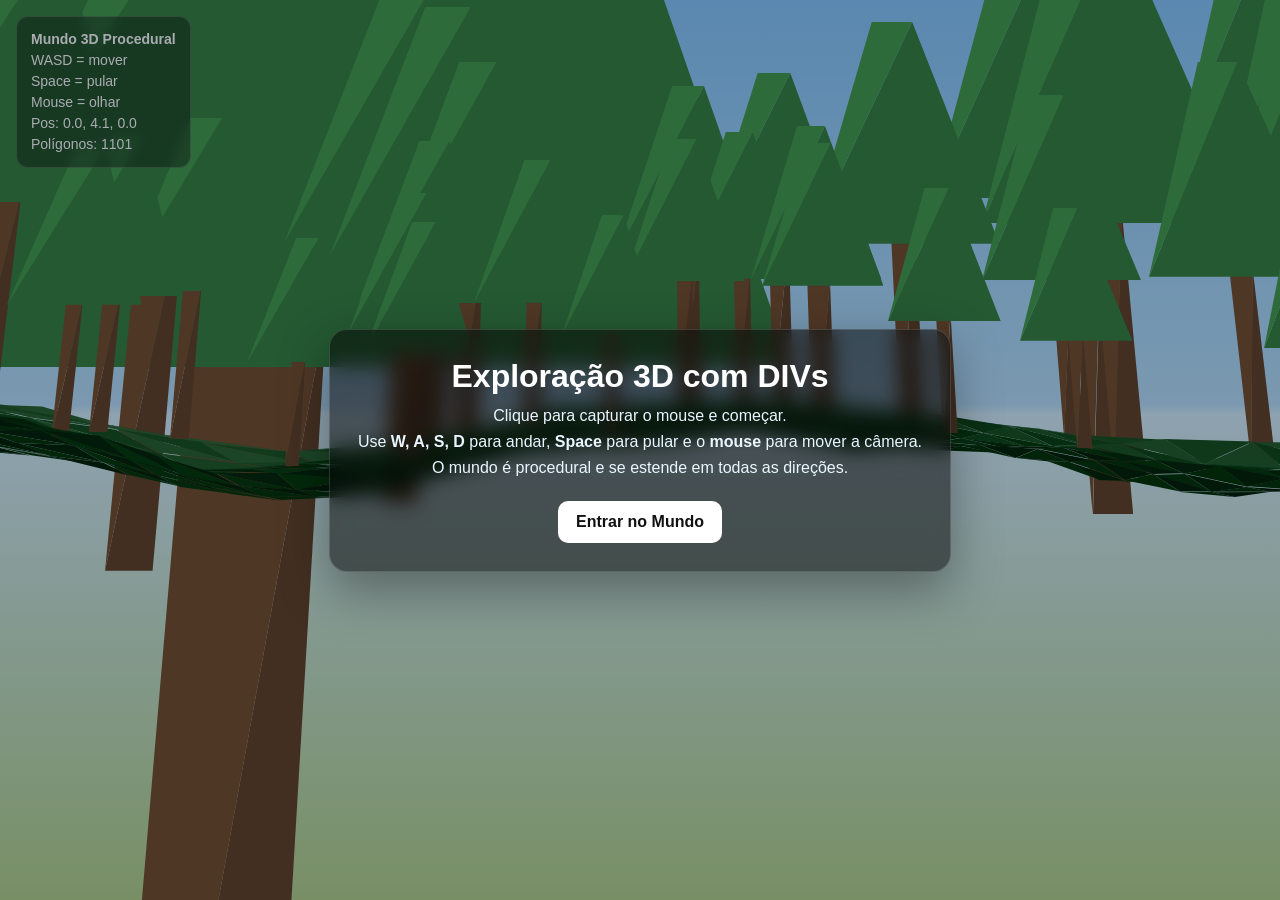
==== commit be15dec2: "solving" ====
--- a/index.html
+++ b/index.html
@@ -34,6 +34,7 @@
       inset: 0;
       overflow: hidden;
       pointer-events: none;
+      z-index: 1;
     }
 
     .poly {
@@ -49,15 +50,16 @@
       position: fixed;
       left: 16px;
       top: 16px;
-      z-index: 50;
+      z-index: 1000;
       color: white;
-      background: rgba(0, 0, 0, 0.35);
-      border: 1px solid rgba(255, 255, 255, 0.15);
+      background: rgba(0, 0, 0, 0.38);
+      border: 1px solid rgba(255, 255, 255, 0.18);
       padding: 12px 14px;
       border-radius: 12px;
       backdrop-filter: blur(6px);
       line-height: 1.5;
       font-size: 14px;
+      pointer-events: auto;
     }
 
     #centerDot {
@@ -71,14 +73,14 @@
       border-radius: 50%;
       background: rgba(255,255,255,0.95);
       box-shadow: 0 0 10px rgba(255,255,255,0.7);
-      z-index: 40;
+      z-index: 900;
       pointer-events: none;
     }
 
     #overlay {
       position: fixed;
       inset: 0;
-      z-index: 60;
+      z-index: 1100;
       display: flex;
       align-items: center;
       justify-content: center;
@@ -86,13 +88,14 @@
       color: white;
       text-align: center;
       padding: 24px;
+      pointer-events: auto;
     }
 
     #overlay .box {
       max-width: 720px;
       padding: 28px;
       border-radius: 18px;
-      background: rgba(0, 0, 0, 0.45);
+      background: rgba(0, 0, 0, 0.5);
       border: 1px solid rgba(255,255,255,0.15);
       backdrop-filter: blur(10px);
       box-shadow: 0 18px 50px rgba(0,0,0,0.35);
@@ -118,6 +121,8 @@
       font-weight: bold;
       cursor: pointer;
       font-size: 1rem;
+      position: relative;
+      z-index: 1200;
     }
 
     #overlay button:hover {
@@ -144,7 +149,7 @@
         <h1>Exploração 3D com DIVs</h1>
         <p>Clique para capturar o mouse e começar.</p>
         <p>Use <strong>W, A, S, D</strong> para andar, <strong>Space</strong> para pular e o <strong>mouse</strong> para mover a câmera.</p>
-        <p>O mundo é gerado proceduralmente e continua em todas as direções.</p>
+        <p>O mundo é procedural e se estende em todas as direções.</p>
         <button id="startBtn">Entrar no Mundo</button>
       </div>
     </div>
@@ -172,7 +177,7 @@
       z: 0,
       vy: 0,
       yaw: 0,
-      pitch: -0.15,
+      pitch: -0.18,
       onGround: false
     };
 
@@ -181,10 +186,10 @@
       jumpForce: 9,
       moveSpeed: 10,
       mouseSensitivity: 0.0022,
-      fov: 900,
-      renderRadius: 12,
+      fov: 980,
+      renderRadius: 18,
       tileSize: 2,
-      maxPitch: 1.25
+      maxPitch: 1.2
     };
 
     function clamp(v, min, max) {
@@ -276,27 +281,32 @@
     }
 
     function projectPoint(wx, wy, wz) {
-      let x = wx - player.x;
-      let y = wy - player.y;
-      let z = wz - player.z;
-
-      const cosYaw = Math.cos(-player.yaw);
-      const sinYaw = Math.sin(-player.yaw);
-      const x1 = x * cosYaw - z * sinYaw;
-      const z1 = x * sinYaw + z * cosYaw;
+      const dx = wx - player.x;
+      const dy = wy - player.y;
+      const dz = wz - player.z;
+
+      const forwardX = Math.cos(player.yaw);
+      const forwardZ = Math.sin(player.yaw);
+      const rightX = -Math.sin(player.yaw);
+      const rightZ = Math.cos(player.yaw);
+
+      const camX = dx * rightX + dz * rightZ;
+      const camZ = dx * forwardX + dz * forwardZ;
+      const camY = dy;
 
       const cosPitch = Math.cos(-player.pitch);
       const sinPitch = Math.sin(-player.pitch);
-      const y2 = y * cosPitch - z1 * sinPitch;
-      const z2 = y * sinPitch + z1 * cosPitch;
-
-      if (z2 <= 0.1) return null;
-
-      const scale = settings.fov / z2;
-      const sx = CX() + x1 * scale;
-      const sy = CY() - y2 * scale;
-
-      return { x: sx, y: sy, z: z2, scale };
+
+      const rotY = camY * cosPitch - camZ * sinPitch;
+      const rotZ = camY * sinPitch + camZ * cosPitch;
+
+      if (rotZ <= 0.1) return null;
+
+      const scale = settings.fov / rotZ;
+      const sx = CX() + camX * scale;
+      const sy = CY() - rotY * scale;
+
+      return { x: sx, y: sy, z: rotZ, scale };
     }
 
     function drawTriangle(el, p1, p2, p3, color, zIndex, opacity = 1) {
@@ -335,6 +345,42 @@
       return (b.x - a.x) * (c.y - a.y) - (b.y - a.y) * (c.x - a.x);
     }
 
+    function addTriangle(list, p1, p2, p3, color, depthBias = 0) {
+      if (!p1 || !p2 || !p3) return;
+      if (triangleArea2(p1, p2, p3) >= 0) return;
+
+      const depth = (p1.z + p2.z + p3.z) / 3 + depthBias;
+      list.push({ p1, p2, p3, color, depth });
+    }
+
+    function addBillboardTree(list, x, y, z, distSq, seed) {
+      const rightX = -Math.sin(player.yaw);
+      const rightZ = Math.cos(player.yaw);
+
+      const trunkW = 0.22;
+      const trunkH = 2.3 + seed * 1.6;
+      const crownW = 1.2 + seed * 0.6;
+      const crownH = trunkH + 2.4 + seed * 2.0;
+
+      // Tronco sempre virado para a câmera
+      const tb1 = projectPoint(x - rightX * trunkW, y, z - rightZ * trunkW);
+      const tb2 = projectPoint(x + rightX * trunkW, y, z + rightZ * trunkW);
+      const tt1 = projectPoint(x - rightX * trunkW, y + trunkH, z - rightZ * trunkW);
+      const tt2 = projectPoint(x + rightX * trunkW, y + trunkH, z + rightZ * trunkW);
+
+      addTriangle(list, tb1, tb2, tt2, "rgb(98, 64, 36)", -distSq * 0.0001);
+      addTriangle(list, tb1, tt2, tt1, "rgb(118, 76, 42)", -distSq * 0.0001);
+
+      // Copa em billboard
+      const cb1 = projectPoint(x - rightX * crownW, y + trunkH - 0.2, z - rightZ * crownW);
+      const cb2 = projectPoint(x + rightX * crownW, y + trunkH - 0.2, z + rightZ * crownW);
+      const ct1 = projectPoint(x - rightX * crownW * 0.22, y + crownH, z - rightZ * crownW * 0.22);
+      const ct2 = projectPoint(x + rightX * crownW * 0.22, y + crownH, z + rightZ * crownW * 0.22);
+
+      addTriangle(list, cb1, cb2, ct2, "rgb(52, 128, 61)", -distSq * 0.00015);
+      addTriangle(list, cb1, ct2, ct1, "rgb(68, 156, 74)", -distSq * 0.00015);
+    }
+
     function render() {
       const tile = settings.tileSize;
       const radius = settings.renderRadius;
@@ -376,69 +422,23 @@
           const slope1 = ((y10 - y00) + (y11 - y00)) * 0.5;
           const slope2 = ((y11 - y01) + (y11 - y10)) * 0.5;
 
-          const color1 = shadeColor(baseColor, 18 - slope1 * 10);
-          const color2 = shadeColor(baseColor, 8 - slope2 * 10);
-
-          if (p00 && p10 && p11) {
-            if (triangleArea2(p00, p10, p11) < 0) {
-              tris.push({
-                p1: p00,
-                p2: p10,
-                p3: p11,
-                color: color1,
-                depth: distSq + (p00.z + p10.z + p11.z)
-              });
-            }
-          }
-
-          if (p00 && p11 && p01) {
-            if (triangleArea2(p00, p11, p01) < 0) {
-              tris.push({
-                p1: p00,
-                p2: p11,
-                p3: p01,
-                color: color2,
-                depth: distSq + (p00.z + p11.z + p01.z)
-              });
-            }
-          }
-
-          // Árvores procedurais simples
+          const fog = clamp(distSq / ((radius * tile) ** 2), 0, 1);
+          const fogAmt1 = -fog * 90;
+          const fogAmt2 = -fog * 100;
+
+          const color1 = shadeColor(baseColor, 18 - slope1 * 10 + fogAmt1);
+          const color2 = shadeColor(baseColor, 8 - slope2 * 10 + fogAmt2);
+
+          addTriangle(tris, p00, p10, p11, color1);
+          addTriangle(tris, p00, p11, p01, color2);
+
+          // Árvores procedurais em billboard
           const seed = hash2(gx * 17, gz * 31);
-          if (seed > 0.82 && distSq < (radius * tile * 0.88) ** 2) {
-            const tx = centerX + (hash2(gx * 19, gz * 23) - 0.5) * 0.7;
-            const tz = centerZ + (hash2(gx * 13, gz * 29) - 0.5) * 0.7;
-            const th = getHeight(tx, tz);
-
-            const trunkH = 2.2 + hash2(gx * 5, gz * 7) * 1.4;
-            const crownH = trunkH + 2.8 + hash2(gx * 3, gz * 11) * 1.8;
-
-            const trunkW = 0.28;
-            const crownW = 1.35;
-
-            const t1 = projectPoint(tx - trunkW, th, tz);
-            const t2 = projectPoint(tx + trunkW, th, tz);
-            const t3 = projectPoint(tx + trunkW, th + trunkH, tz);
-            const t4 = projectPoint(tx - trunkW, th + trunkH, tz);
-
-            const c1 = projectPoint(tx - crownW, th + trunkH - 0.2, tz);
-            const c2 = projectPoint(tx + crownW, th + trunkH - 0.2, tz);
-            const c3 = projectPoint(tx + crownW * 0.2, th + crownH, tz);
-            const c4 = projectPoint(tx - crownW * 0.2, th + crownH, tz);
-
-            if (t1 && t2 && t3) {
-              tris.push({ p1: t1, p2: t2, p3: t3, color: "rgb(95, 62, 36)", depth: distSq - 1 });
-            }
-            if (t1 && t3 && t4) {
-              tris.push({ p1: t1, p2: t3, p3: t4, color: "rgb(110, 72, 42)", depth: distSq - 1 });
-            }
-
-            if (c1 && c2 && c3) {
-              tris.push({ p1: c1, p2: c2, p3: c3, color: "rgb(49, 118, 54)", depth: distSq - 2 });
-            }
-            if (c1 && c3 && c4) {
-              tris.push({ p1: c1, p2: c3, p3: c4, color: "rgb(60, 140, 67)", depth: distSq - 2 });
-            }
+          if (seed > 0.82 && distSq < (radius * tile * 0.92) ** 2) {
+            const tx = centerX + (hash2(gx * 19, gz * 23) - 0.5) * 0.8;
+            const tz = centerZ + (hash2(gx * 13, gz * 29) - 0.5) * 0.8;
+            const ty = getHeight(tx, tz);
+            addBillboardTree(tris, tx, ty, tz, distSq, seed);
           }
         }
       }
@@ -462,7 +462,7 @@
           tri.p2,
           tri.p3,
           tri.color,
-          1000 - i,
+          100 + (tris.length - i),
           1
         );
       }
@@ -473,10 +473,10 @@
     }
 
     function update(dt) {
-      const forwardX = Math.sin(player.yaw);
-      const forwardZ = Math.cos(player.yaw);
-      const rightX = Math.sin(player.yaw + Math.PI / 2);
-      const rightZ = Math.cos(player.yaw + Math.PI / 2);
+      const forwardX = Math.cos(player.yaw);
+      const forwardZ = Math.sin(player.yaw);
+      const rightX = -Math.sin(player.yaw);
+      const rightZ = Math.cos(player.yaw);
 
       let moveX = 0;
       let moveZ = 0;
@@ -525,7 +525,7 @@
       const key = e.key.toLowerCase();
       keys[key] = true;
 
-      if (key === " " || e.code === "Space") {
+      if (e.code === "Space") {
         if (player.onGround) {
           player.vy = settings.jumpForce;
           player.onGround = false;
@@ -551,6 +551,7 @@
     }
 
     startBtn.addEventListener("click", lockPointer);
+
     game.addEventListener("click", () => {
       if (document.pointerLockElement !== game) {
         lockPointer();
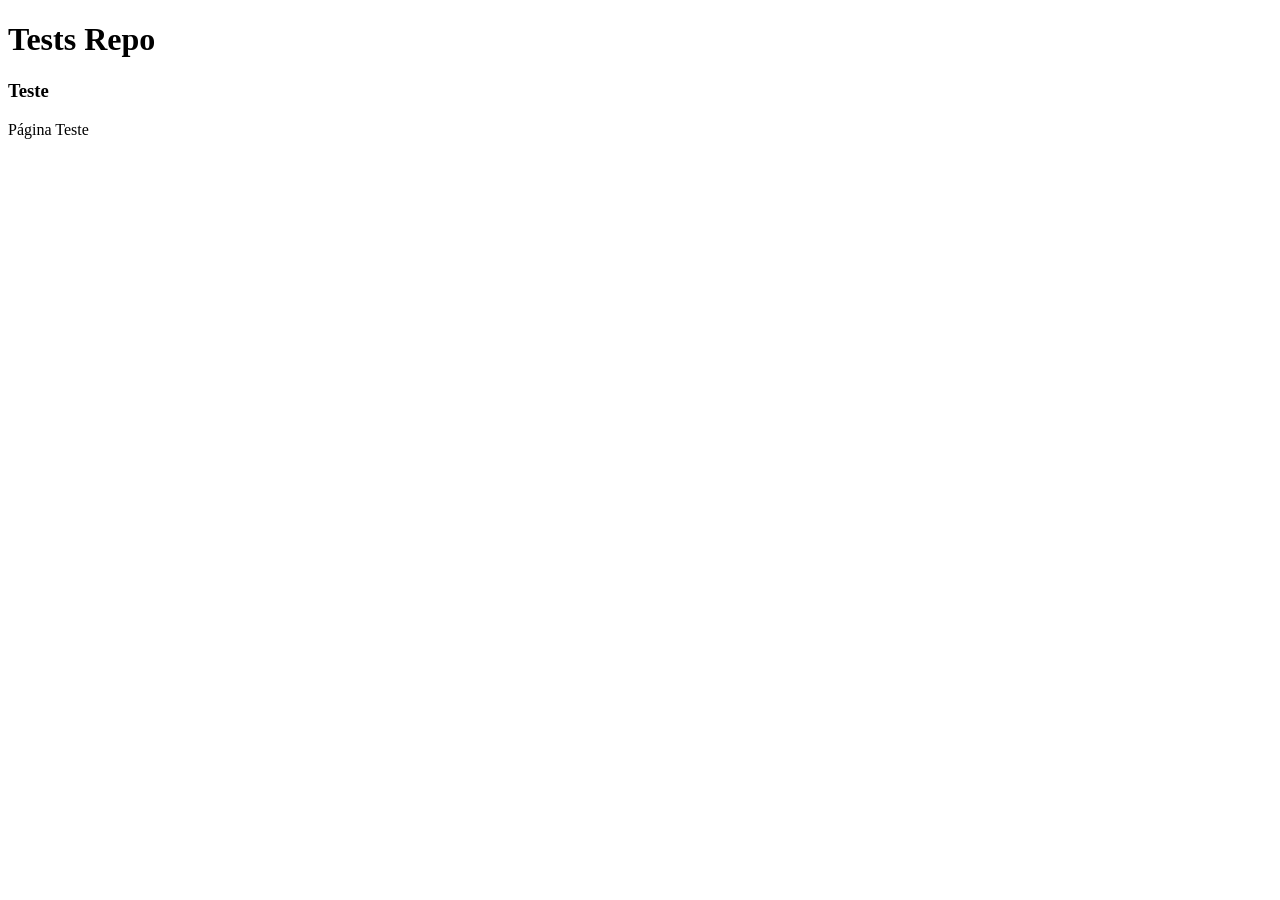
==== commit 61cfbbc8: "adjusting file structure" ====
--- a/index.html
+++ b/index.html
@@ -1,580 +1,19 @@
 <!DOCTYPE html>
-<html lang="pt-BR">
+<html lang="en">
 <head>
-  <meta charset="UTF-8" />
-  <meta name="viewport" content="width=device-width, initial-scale=1.0" />
-  <title>Mundo 3D Procedural com DIVs</title>
-  <style>
-    * {
-      box-sizing: border-box;
-      margin: 0;
-      padding: 0;
-    }
-
-    html, body {
-      width: 100%;
-      height: 100%;
-      overflow: hidden;
-      background: #87c9ff;
-      font-family: Arial, sans-serif;
-      user-select: none;
-    }
-
-    #game {
-      position: fixed;
-      inset: 0;
-      overflow: hidden;
-      background:
-        linear-gradient(to bottom, #87c9ff 0%, #b9e3ff 45%, #d6f0ff 46%, #b5d48c 100%);
-      cursor: crosshair;
-    }
-
-    #world {
-      position: absolute;
-      inset: 0;
-      overflow: hidden;
-      pointer-events: none;
-      z-index: 1;
-    }
-
-    .poly {
-      position: absolute;
-      left: 0;
-      top: 0;
-      transform-origin: 0 0;
-      pointer-events: none;
-      will-change: transform, clip-path, opacity;
-    }
-
-    #hud {
-      position: fixed;
-      left: 16px;
-      top: 16px;
-      z-index: 1000;
-      color: white;
-      background: rgba(0, 0, 0, 0.38);
-      border: 1px solid rgba(255, 255, 255, 0.18);
-      padding: 12px 14px;
-      border-radius: 12px;
-      backdrop-filter: blur(6px);
-      line-height: 1.5;
-      font-size: 14px;
-      pointer-events: auto;
-    }
-
-    #centerDot {
-      position: fixed;
-      left: 50%;
-      top: 50%;
-      width: 8px;
-      height: 8px;
-      margin-left: -4px;
-      margin-top: -4px;
-      border-radius: 50%;
-      background: rgba(255,255,255,0.95);
-      box-shadow: 0 0 10px rgba(255,255,255,0.7);
-      z-index: 900;
-      pointer-events: none;
-    }
-
-    #overlay {
-      position: fixed;
-      inset: 0;
-      z-index: 1100;
-      display: flex;
-      align-items: center;
-      justify-content: center;
-      background: rgba(8, 15, 30, 0.35);
-      color: white;
-      text-align: center;
-      padding: 24px;
-      pointer-events: auto;
-    }
-
-    #overlay .box {
-      max-width: 720px;
-      padding: 28px;
-      border-radius: 18px;
-      background: rgba(0, 0, 0, 0.5);
-      border: 1px solid rgba(255,255,255,0.15);
-      backdrop-filter: blur(10px);
-      box-shadow: 0 18px 50px rgba(0,0,0,0.35);
-    }
-
-    #overlay h1 {
-      margin-bottom: 12px;
-      font-size: 2rem;
-    }
-
-    #overlay p {
-      margin: 8px 0;
-      color: #eaf6ff;
-    }
-
-    #overlay button {
-      margin-top: 16px;
-      border: none;
-      background: #ffffff;
-      color: #111;
-      padding: 12px 18px;
-      border-radius: 10px;
-      font-weight: bold;
-      cursor: pointer;
-      font-size: 1rem;
-      position: relative;
-      z-index: 1200;
-    }
-
-    #overlay button:hover {
-      background: #e8f3ff;
-    }
-  </style>
+  <meta charset="UTF-8">
+  <meta name="viewport" content="width=device-width, initial-scale=1.0">
+  <link rel="stylesheet" href="src/style.css">
+  <title>Tests Repo</title>
 </head>
 <body>
-  <div id="game">
-    <div id="world"></div>
-    <div id="centerDot"></div>
-
-    <div id="hud">
-      <div><strong>Mundo 3D Procedural</strong></div>
-      <div>WASD = mover</div>
-      <div>Space = pular</div>
-      <div>Mouse = olhar</div>
-      <div id="coords">Pos: 0, 0, 0</div>
-      <div id="stats">Polígonos: 0</div>
-    </div>
-
-    <div id="overlay">
-      <div class="box">
-        <h1>Exploração 3D com DIVs</h1>
-        <p>Clique para capturar o mouse e começar.</p>
-        <p>Use <strong>W, A, S, D</strong> para andar, <strong>Space</strong> para pular e o <strong>mouse</strong> para mover a câmera.</p>
-        <p>O mundo é procedural e se estende em todas as direções.</p>
-        <button id="startBtn">Entrar no Mundo</button>
-      </div>
-    </div>
+  <header>
+    <h1>Tests Repo</h1>
+  </header>
+  <div>
+    <h3>Teste</h3>
+    <p>Página Teste</p>
+    <a href="pages/teste.index.html"></a>
   </div>
-
-  <script>
-    const game = document.getElementById("game");
-    const world = document.getElementById("world");
-    const overlay = document.getElementById("overlay");
-    const startBtn = document.getElementById("startBtn");
-    const coordsEl = document.getElementById("coords");
-    const statsEl = document.getElementById("stats");
-
-    const W = () => window.innerWidth;
-    const H = () => window.innerHeight;
-    const CX = () => W() / 2;
-    const CY = () => H() / 2;
-
-    const keys = {};
-    const polygons = [];
-
-    const player = {
-      x: 0,
-      y: 5,
-      z: 0,
-      vy: 0,
-      yaw: 0,
-      pitch: -0.18,
-      onGround: false
-    };
-
-    const settings = {
-      gravity: 24,
-      jumpForce: 9,
-      moveSpeed: 10,
-      mouseSensitivity: 0.0022,
-      fov: 980,
-      renderRadius: 18,
-      tileSize: 2,
-      maxPitch: 1.2
-    };
-
-    function clamp(v, min, max) {
-      return Math.max(min, Math.min(max, v));
-    }
-
-    function lerp(a, b, t) {
-      return a + (b - a) * t;
-    }
-
-    function fract(x) {
-      return x - Math.floor(x);
-    }
-
-    function hash2(x, z) {
-      const s = Math.sin(x * 127.1 + z * 311.7) * 43758.5453123;
-      return fract(s);
-    }
-
-    function smoothNoise(x, z) {
-      const ix = Math.floor(x);
-      const iz = Math.floor(z);
-      const fx = x - ix;
-      const fz = z - iz;
-
-      const a = hash2(ix, iz);
-      const b = hash2(ix + 1, iz);
-      const c = hash2(ix, iz + 1);
-      const d = hash2(ix + 1, iz + 1);
-
-      const ux = fx * fx * (3 - 2 * fx);
-      const uz = fz * fz * (3 - 2 * fz);
-
-      return lerp(
-        lerp(a, b, ux),
-        lerp(c, d, ux),
-        uz
-      );
-    }
-
-    function fbm(x, z) {
-      let value = 0;
-      let amp = 1;
-      let freq = 1;
-      let norm = 0;
-
-      for (let i = 0; i < 5; i++) {
-        value += smoothNoise(x * freq, z * freq) * amp;
-        norm += amp;
-        amp *= 0.5;
-        freq *= 2;
-      }
-
-      return value / norm;
-    }
-
-    function getHeight(x, z) {
-      const n1 = fbm(x * 0.035, z * 0.035);
-      const n2 = fbm(x * 0.012, z * 0.012);
-      const hills = n1 * 10;
-      const continents = n2 * 18;
-      const ripple = Math.sin(x * 0.08) * Math.cos(z * 0.08) * 1.2;
-      return continents + hills + ripple;
-    }
-
-    function getGroundColor(h) {
-      if (h < 2) return "rgb(194, 182, 128)";
-      if (h < 7) return "rgb(82, 145, 78)";
-      if (h < 13) return "rgb(63, 120, 68)";
-      if (h < 19) return "rgb(101, 106, 89)";
-      return "rgb(220, 225, 230)";
-    }
-
-    function shadeColor(rgb, amount) {
-      const match = rgb.match(/\d+/g).map(Number);
-      const r = clamp(Math.floor(match[0] + amount), 0, 255);
-      const g = clamp(Math.floor(match[1] + amount), 0, 255);
-      const b = clamp(Math.floor(match[2] + amount), 0, 255);
-      return `rgb(${r}, ${g}, ${b})`;
-    }
-
-    function ensurePolygonPool(count) {
-      while (polygons.length < count) {
-        const div = document.createElement("div");
-        div.className = "poly";
-        world.appendChild(div);
-        polygons.push(div);
-      }
-    }
-
-    function projectPoint(wx, wy, wz) {
-      const dx = wx - player.x;
-      const dy = wy - player.y;
-      const dz = wz - player.z;
-
-      const forwardX = Math.cos(player.yaw);
-      const forwardZ = Math.sin(player.yaw);
-      const rightX = -Math.sin(player.yaw);
-      const rightZ = Math.cos(player.yaw);
-
-      const camX = dx * rightX + dz * rightZ;
-      const camZ = dx * forwardX + dz * forwardZ;
-      const camY = dy;
-
-      const cosPitch = Math.cos(-player.pitch);
-      const sinPitch = Math.sin(-player.pitch);
-
-      const rotY = camY * cosPitch - camZ * sinPitch;
-      const rotZ = camY * sinPitch + camZ * cosPitch;
-
-      if (rotZ <= 0.1) return null;
-
-      const scale = settings.fov / rotZ;
-      const sx = CX() + camX * scale;
-      const sy = CY() - rotY * scale;
-
-      return { x: sx, y: sy, z: rotZ, scale };
-    }
-
-    function drawTriangle(el, p1, p2, p3, color, zIndex, opacity = 1) {
-      const minX = Math.min(p1.x, p2.x, p3.x);
-      const minY = Math.min(p1.y, p2.y, p3.y);
-      const maxX = Math.max(p1.x, p2.x, p3.x);
-      const maxY = Math.max(p1.y, p2.y, p3.y);
-
-      const width = maxX - minX;
-      const height = maxY - minY;
-
-      if (width < 1 || height < 1) {
-        el.style.display = "none";
-        return;
-      }
-
-      const ax = ((p1.x - minX) / width) * 100;
-      const ay = ((p1.y - minY) / height) * 100;
-      const bx = ((p2.x - minX) / width) * 100;
-      const by = ((p2.y - minY) / height) * 100;
-      const cx = ((p3.x - minX) / width) * 100;
-      const cy = ((p3.y - minY) / height) * 100;
-
-      el.style.display = "block";
-      el.style.left = `${minX}px`;
-      el.style.top = `${minY}px`;
-      el.style.width = `${width}px`;
-      el.style.height = `${height}px`;
-      el.style.background = color;
-      el.style.opacity = opacity;
-      el.style.zIndex = zIndex;
-      el.style.clipPath = `polygon(${ax}% ${ay}%, ${bx}% ${by}%, ${cx}% ${cy}%)`;
-    }
-
-    function triangleArea2(a, b, c) {
-      return (b.x - a.x) * (c.y - a.y) - (b.y - a.y) * (c.x - a.x);
-    }
-
-    function addTriangle(list, p1, p2, p3, color, depthBias = 0) {
-      if (!p1 || !p2 || !p3) return;
-      if (triangleArea2(p1, p2, p3) >= 0) return;
-
-      const depth = (p1.z + p2.z + p3.z) / 3 + depthBias;
-      list.push({ p1, p2, p3, color, depth });
-    }
-
-    function addBillboardTree(list, x, y, z, distSq, seed) {
-      const rightX = -Math.sin(player.yaw);
-      const rightZ = Math.cos(player.yaw);
-
-      const trunkW = 0.22;
-      const trunkH = 2.3 + seed * 1.6;
-      const crownW = 1.2 + seed * 0.6;
-      const crownH = trunkH + 2.4 + seed * 2.0;
-
-      // Tronco sempre virado para a câmera
-      const tb1 = projectPoint(x - rightX * trunkW, y, z - rightZ * trunkW);
-      const tb2 = projectPoint(x + rightX * trunkW, y, z + rightZ * trunkW);
-      const tt1 = projectPoint(x - rightX * trunkW, y + trunkH, z - rightZ * trunkW);
-      const tt2 = projectPoint(x + rightX * trunkW, y + trunkH, z + rightZ * trunkW);
-
-      addTriangle(list, tb1, tb2, tt2, "rgb(98, 64, 36)", -distSq * 0.0001);
-      addTriangle(list, tb1, tt2, tt1, "rgb(118, 76, 42)", -distSq * 0.0001);
-
-      // Copa em billboard
-      const cb1 = projectPoint(x - rightX * crownW, y + trunkH - 0.2, z - rightZ * crownW);
-      const cb2 = projectPoint(x + rightX * crownW, y + trunkH - 0.2, z + rightZ * crownW);
-      const ct1 = projectPoint(x - rightX * crownW * 0.22, y + crownH, z - rightZ * crownW * 0.22);
-      const ct2 = projectPoint(x + rightX * crownW * 0.22, y + crownH, z + rightZ * crownW * 0.22);
-
-      addTriangle(list, cb1, cb2, ct2, "rgb(52, 128, 61)", -distSq * 0.00015);
-      addTriangle(list, cb1, ct2, ct1, "rgb(68, 156, 74)", -distSq * 0.00015);
-    }
-
-    function render() {
-      const tile = settings.tileSize;
-      const radius = settings.renderRadius;
-
-      const baseX = Math.floor(player.x / tile);
-      const baseZ = Math.floor(player.z / tile);
-
-      const tris = [];
-
-      for (let gz = baseZ - radius; gz <= baseZ + radius; gz++) {
-        for (let gx = baseX - radius; gx <= baseX + radius; gx++) {
-          const x0 = gx * tile;
-          const z0 = gz * tile;
-          const x1 = x0 + tile;
-          const z1 = z0 + tile;
-
-          const y00 = getHeight(x0, z0);
-          const y10 = getHeight(x1, z0);
-          const y11 = getHeight(x1, z1);
-          const y01 = getHeight(x0, z1);
-
-          const centerX = (x0 + x1) * 0.5;
-          const centerZ = (z0 + z1) * 0.5;
-
-          const dx = centerX - player.x;
-          const dz = centerZ - player.z;
-          const distSq = dx * dx + dz * dz;
-
-          const p00 = projectPoint(x0, y00, z0);
-          const p10 = projectPoint(x1, y10, z0);
-          const p11 = projectPoint(x1, y11, z1);
-          const p01 = projectPoint(x0, y01, z1);
-
-          if (!p00 && !p10 && !p11 && !p01) continue;
-
-          const avgH = (y00 + y10 + y11 + y01) * 0.25;
-          const baseColor = getGroundColor(avgH);
-
-          const slope1 = ((y10 - y00) + (y11 - y00)) * 0.5;
-          const slope2 = ((y11 - y01) + (y11 - y10)) * 0.5;
-
-          const fog = clamp(distSq / ((radius * tile) ** 2), 0, 1);
-          const fogAmt1 = -fog * 90;
-          const fogAmt2 = -fog * 100;
-
-          const color1 = shadeColor(baseColor, 18 - slope1 * 10 + fogAmt1);
-          const color2 = shadeColor(baseColor, 8 - slope2 * 10 + fogAmt2);
-
-          addTriangle(tris, p00, p10, p11, color1);
-          addTriangle(tris, p00, p11, p01, color2);
-
-          // Árvores procedurais em billboard
-          const seed = hash2(gx * 17, gz * 31);
-          if (seed > 0.82 && distSq < (radius * tile * 0.92) ** 2) {
-            const tx = centerX + (hash2(gx * 19, gz * 23) - 0.5) * 0.8;
-            const tz = centerZ + (hash2(gx * 13, gz * 29) - 0.5) * 0.8;
-            const ty = getHeight(tx, tz);
-            addBillboardTree(tris, tx, ty, tz, distSq, seed);
-          }
-        }
-      }
-
-      tris.sort((a, b) => b.depth - a.depth);
-
-      ensurePolygonPool(tris.length);
-
-      for (let i = 0; i < polygons.length; i++) {
-        const el = polygons[i];
-        const tri = tris[i];
-
-        if (!tri) {
-          el.style.display = "none";
-          continue;
-        }
-
-        drawTriangle(
-          el,
-          tri.p1,
-          tri.p2,
-          tri.p3,
-          tri.color,
-          100 + (tris.length - i),
-          1
-        );
-      }
-
-      coordsEl.textContent =
-        `Pos: ${player.x.toFixed(1)}, ${player.y.toFixed(1)}, ${player.z.toFixed(1)}`;
-      statsEl.textContent = `Polígonos: ${tris.length}`;
-    }
-
-    function update(dt) {
-      const forwardX = Math.cos(player.yaw);
-      const forwardZ = Math.sin(player.yaw);
-      const rightX = -Math.sin(player.yaw);
-      const rightZ = Math.cos(player.yaw);
-
-      let moveX = 0;
-      let moveZ = 0;
-
-      if (keys["w"]) {
-        moveX += forwardX;
-        moveZ += forwardZ;
-      }
-      if (keys["s"]) {
-        moveX -= forwardX;
-        moveZ -= forwardZ;
-      }
-      if (keys["a"]) {
-        moveX -= rightX;
-        moveZ -= rightZ;
-      }
-      if (keys["d"]) {
-        moveX += rightX;
-        moveZ += rightZ;
-      }
-
-      const len = Math.hypot(moveX, moveZ);
-      if (len > 0) {
-        moveX /= len;
-        moveZ /= len;
-      }
-
-      player.x += moveX * settings.moveSpeed * dt;
-      player.z += moveZ * settings.moveSpeed * dt;
-
-      const ground = getHeight(player.x, player.z) + 1.7;
-
-      player.vy -= settings.gravity * dt;
-      player.y += player.vy * dt;
-
-      if (player.y <= ground) {
-        player.y = ground;
-        player.vy = 0;
-        player.onGround = true;
-      } else {
-        player.onGround = false;
-      }
-    }
-
-    document.addEventListener("keydown", (e) => {
-      const key = e.key.toLowerCase();
-      keys[key] = true;
-
-      if (e.code === "Space") {
-        if (player.onGround) {
-          player.vy = settings.jumpForce;
-          player.onGround = false;
-        }
-        e.preventDefault();
-      }
-    });
-
-    document.addEventListener("keyup", (e) => {
-      keys[e.key.toLowerCase()] = false;
-    });
-
-    document.addEventListener("mousemove", (e) => {
-      if (document.pointerLockElement !== game) return;
-
-      player.yaw += e.movementX * settings.mouseSensitivity;
-      player.pitch -= e.movementY * settings.mouseSensitivity;
-      player.pitch = clamp(player.pitch, -settings.maxPitch, settings.maxPitch);
-    });
-
-    function lockPointer() {
-      game.requestPointerLock();
-    }
-
-    startBtn.addEventListener("click", lockPointer);
-
-    game.addEventListener("click", () => {
-      if (document.pointerLockElement !== game) {
-        lockPointer();
-      }
-    });
-
-    document.addEventListener("pointerlockchange", () => {
-      overlay.style.display = document.pointerLockElement === game ? "none" : "flex";
-    });
-
-    let last = performance.now();
-
-    function frame(now) {
-      const dt = Math.min(0.033, (now - last) / 1000);
-      last = now;
-
-      update(dt);
-      render();
-      requestAnimationFrame(frame);
-    }
-
-    render();
-    requestAnimationFrame(frame);
-  </script>
 </body>
-</html>
+</html>
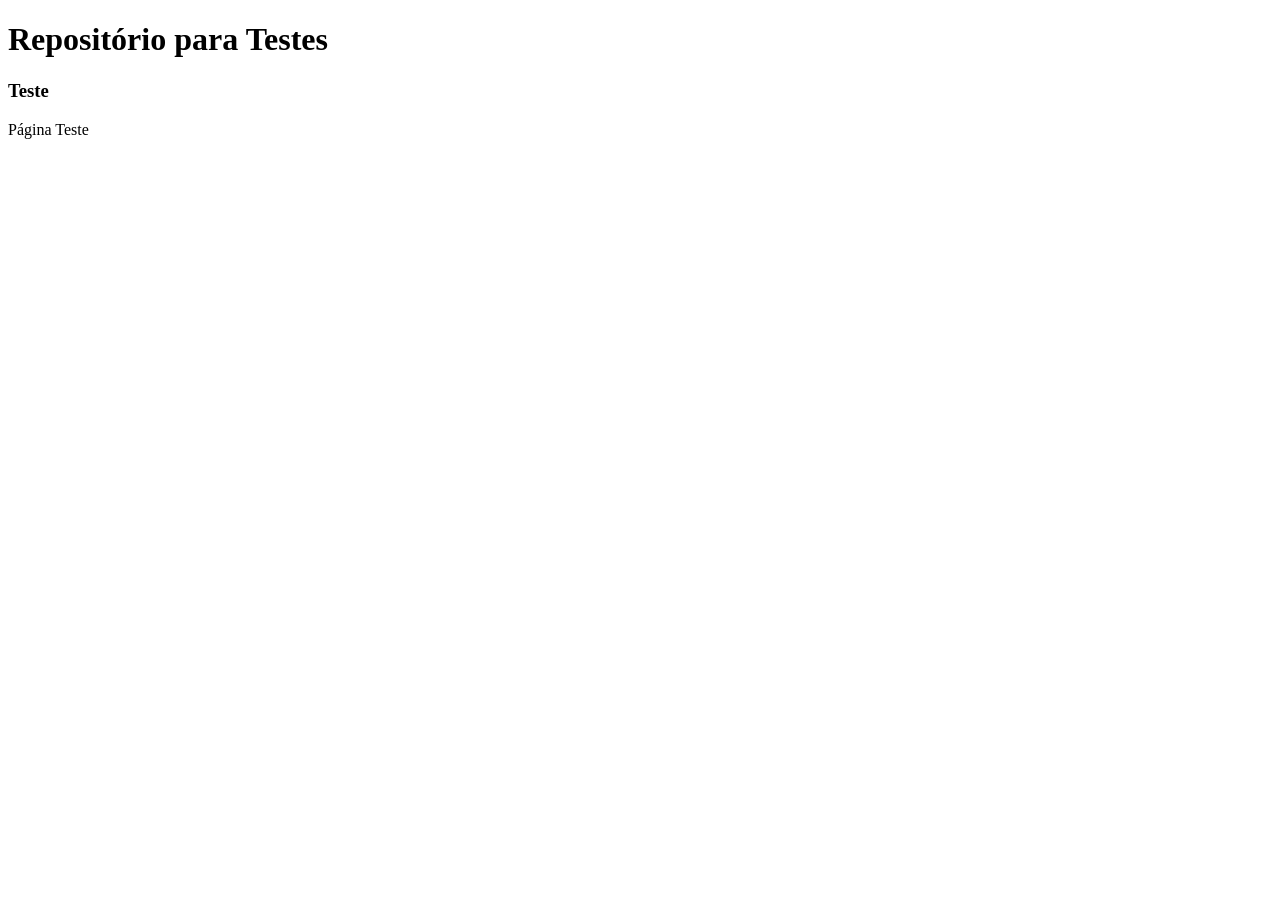
==== commit 39e4f59a: "adding script" ====
--- a/index.html
+++ b/index.html
@@ -4,13 +4,14 @@
   <meta charset="UTF-8">
   <meta name="viewport" content="width=device-width, initial-scale=1.0">
   <link rel="stylesheet" href="src/style.css">
-  <title>Tests Repo</title>
+  <script src="src/script.js"></script>
+  <title>Testes</title>
 </head>
 <body>
   <header>
-    <h1>Tests Repo</h1>
+    <h1>Repositório para Testes</h1>
   </header>
-  <div>
+  <div id="pages-list">
     <h3>Teste</h3>
     <p>Página Teste</p>
     <a href="pages/teste.index.html"></a>
